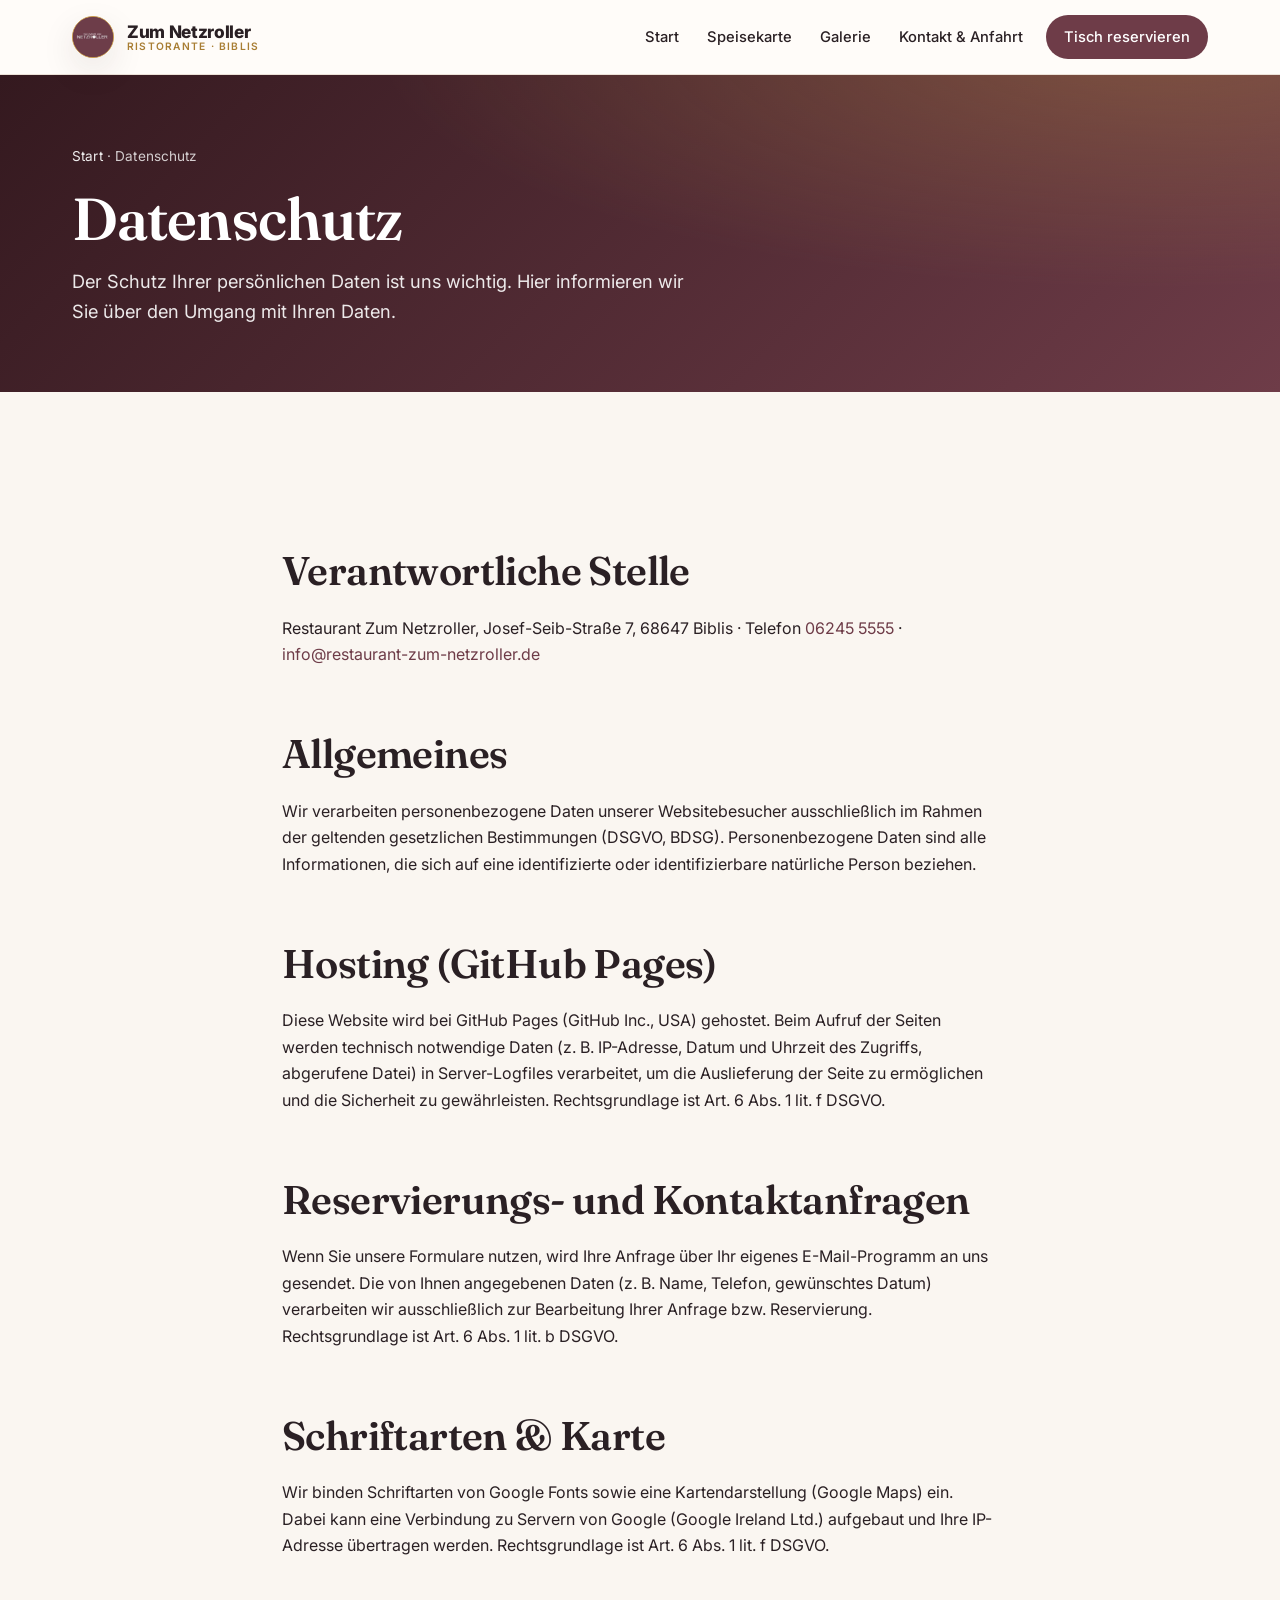
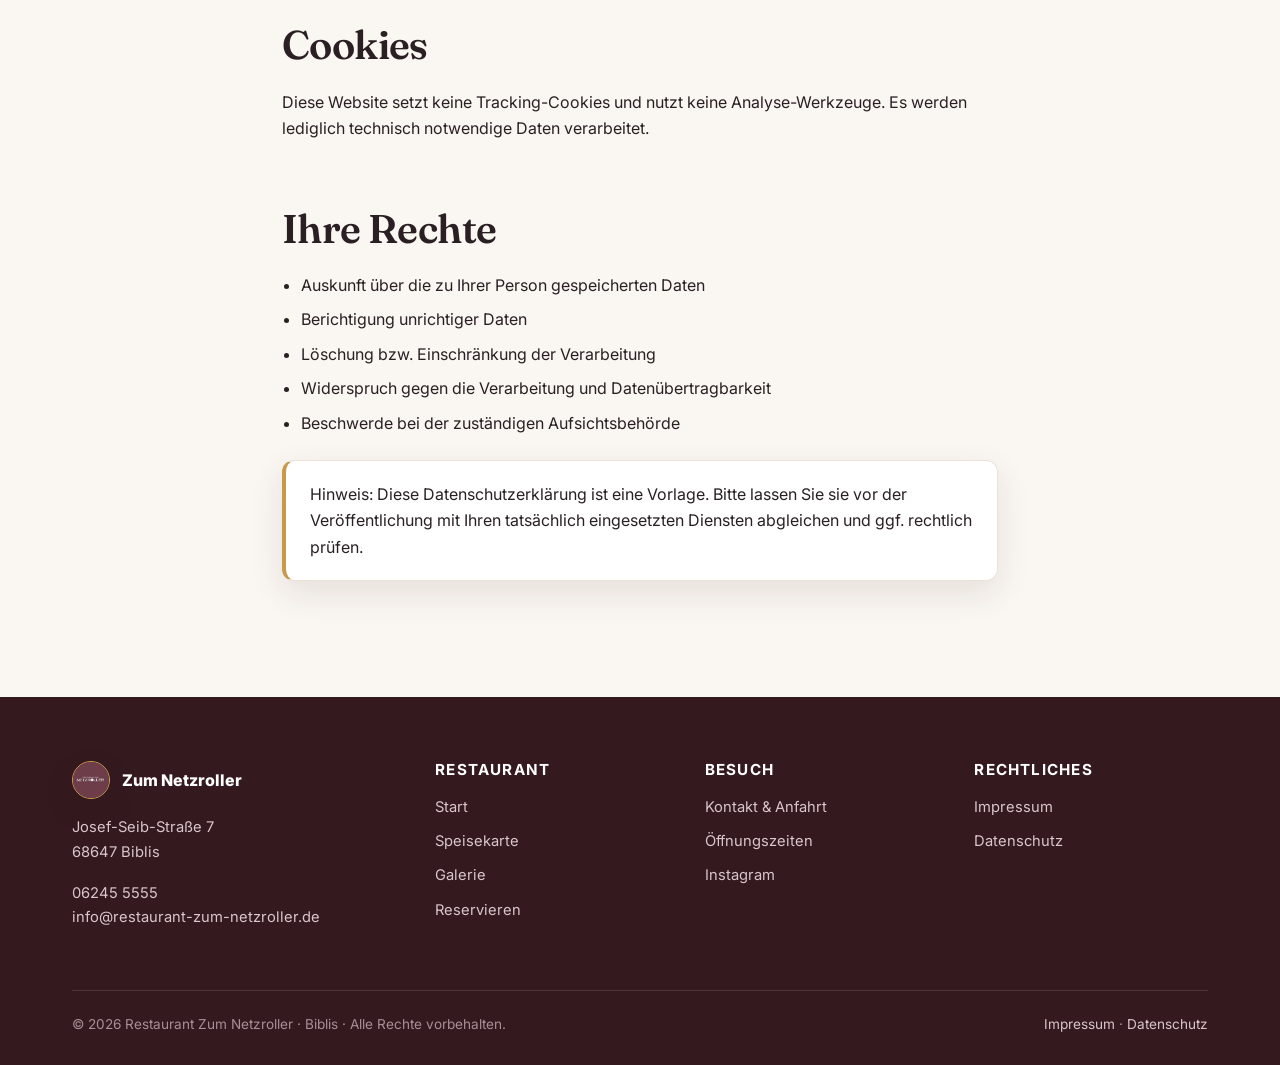
==== datenschutz.html @ ac54b556 "Restaurant Zum Netzroller website: full static site, Sveltia CMS, brand-coloured design Co-Authored-" ====
<!doctype html>
<html lang="de">
<head>
  <meta charset="utf-8">
  <meta name="viewport" content="width=device-width, initial-scale=1">
  <title>Datenschutz – Restaurant Zum Netzroller</title>
  <meta name="description" content="Datenschutzerklärung des Restaurant Zum Netzroller, Biblis.">
  <link rel="icon" href="assets/favicon.svg" type="image/svg+xml">
  <link rel="preconnect" href="https://fonts.googleapis.com">
  <link rel="preconnect" href="https://fonts.gstatic.com" crossorigin>
  <link rel="stylesheet" href="assets/styles.css?v=1">
</head>
<body>
  <div id="site-header"></div>

  <section class="page-hero">
    <div class="container">
      <div class="crumbs"><a href="index.html">Start</a> · Datenschutz</div>
      <h1>Datenschutz</h1>
      <p>Der Schutz Ihrer persönlichen Daten ist uns wichtig. Hier informieren wir Sie über den Umgang mit Ihren Daten.</p>
    </div>
  </section>

  <section class="section">
    <div class="container prose reveal">
      <h2>Verantwortliche Stelle</h2>
      <p>Restaurant Zum Netzroller, Josef-Seib-Straße 7, 68647 Biblis · Telefon <a href="tel:+4962455555">06245 5555</a> · <a href="mailto:info@restaurant-zum-netzroller.de">info@restaurant-zum-netzroller.de</a></p>

      <h2>Allgemeines</h2>
      <p>Wir verarbeiten personenbezogene Daten unserer Websitebesucher ausschließlich im Rahmen der geltenden gesetzlichen Bestimmungen (DSGVO, BDSG). Personenbezogene Daten sind alle Informationen, die sich auf eine identifizierte oder identifizierbare natürliche Person beziehen.</p>

      <h2>Hosting (GitHub Pages)</h2>
      <p>Diese Website wird bei GitHub Pages (GitHub Inc., USA) gehostet. Beim Aufruf der Seiten werden technisch notwendige Daten (z. B. IP-Adresse, Datum und Uhrzeit des Zugriffs, abgerufene Datei) in Server-Logfiles verarbeitet, um die Auslieferung der Seite zu ermöglichen und die Sicherheit zu gewährleisten. Rechtsgrundlage ist Art. 6 Abs. 1 lit. f DSGVO.</p>

      <h2>Reservierungs- und Kontaktanfragen</h2>
      <p>Wenn Sie unsere Formulare nutzen, wird Ihre Anfrage über Ihr eigenes E-Mail-Programm an uns gesendet. Die von Ihnen angegebenen Daten (z. B. Name, Telefon, gewünschtes Datum) verarbeiten wir ausschließlich zur Bearbeitung Ihrer Anfrage bzw. Reservierung. Rechtsgrundlage ist Art. 6 Abs. 1 lit. b DSGVO.</p>

      <h2>Schriftarten &amp; Karte</h2>
      <p>Wir binden Schriftarten von Google Fonts sowie eine Kartendarstellung (Google Maps) ein. Dabei kann eine Verbindung zu Servern von Google (Google Ireland Ltd.) aufgebaut und Ihre IP-Adresse übertragen werden. Rechtsgrundlage ist Art. 6 Abs. 1 lit. f DSGVO.</p>

      <h2>Cookies</h2>
      <p>Diese Website setzt keine Tracking-Cookies und nutzt keine Analyse-Werkzeuge. Es werden lediglich technisch notwendige Daten verarbeitet.</p>

      <h2>Ihre Rechte</h2>
      <ul>
        <li>Auskunft über die zu Ihrer Person gespeicherten Daten</li>
        <li>Berichtigung unrichtiger Daten</li>
        <li>Löschung bzw. Einschränkung der Verarbeitung</li>
        <li>Widerspruch gegen die Verarbeitung und Datenübertragbarkeit</li>
        <li>Beschwerde bei der zuständigen Aufsichtsbehörde</li>
      </ul>

      <div class="callout"><p style="margin:0;">Hinweis: Diese Datenschutzerklärung ist eine Vorlage. Bitte lassen Sie sie vor der Veröffentlichung mit Ihren tatsächlich eingesetzten Diensten abgleichen und ggf. rechtlich prüfen.</p></div>
    </div>
  </section>

  <div id="site-footer"></div>
  <script src="assets/site.js?v=1"></script>
  <script src="assets/content.js?v=1"></script>
</body>
</html>
---- assets/styles.css ----
@import url("https://fonts.googleapis.com/css2?family=Fraunces:opsz,wght@9..144,400;9..144,500;9..144,600;9..144,700&family=Inter:wght@400;500;600;700;800&display=swap");

:root {
  --wine: #6e3c48;        /* brand colour, sampled from the logo */
  --wine-dark: #4a2530;
  --wine-deep: #34191f;
  --wine-light: #8a4d5c;
  --gold: #c79a4b;        /* secondary — warm Italian gold */
  --gold-light: #ddb86a;
  --gold-dark: #a87d33;
  --sage: #7d8a5f;        /* tertiary — nods to the tennis club / table linens */
  --ink: #2a2024;
  --muted: #6b5a60;
  --bg: #faf6f1;          /* warm ivory */
  --bg-warm: #f4ece3;
  --card: #fffdfb;
  --line: #ece2d8;
  --shadow-sm: 0 2px 8px rgba(52, 25, 31, 0.06);
  --shadow: 0 12px 34px rgba(52, 25, 31, 0.10);
  --shadow-lg: 0 28px 64px rgba(52, 25, 31, 0.18);
  --radius: 20px;
  --radius-sm: 12px;
  --radius-lg: 28px;
  --maxw: 1180px;
  --font: "Inter", system-ui, -apple-system, "Segoe UI", Roboto, Helvetica, Arial, sans-serif;
  --display: "Fraunces", Georgia, "Times New Roman", serif;
}

* { box-sizing: border-box; }
html { scroll-behavior: smooth; }
body {
  margin: 0;
  font-family: var(--font);
  color: var(--ink);
  background: var(--bg);
  line-height: 1.65;
  -webkit-font-smoothing: antialiased;
}
img { max-width: 100%; display: block; }
a { color: var(--wine); text-decoration: none; transition: color .2s ease; }
a:hover { color: var(--wine-dark); }

h1, h2, h3, h4 { line-height: 1.16; margin: 0 0 .5em; font-weight: 700; letter-spacing: -0.01em; }
h1, h2 { font-family: var(--display); font-weight: 600; letter-spacing: -0.015em; }
h1 { font-size: clamp(2.3rem, 5.2vw, 3.7rem); }
h2 { font-size: clamp(1.7rem, 3.6vw, 2.5rem); }
h3 { font-size: 1.28rem; }
p { margin: 0 0 1rem; }
::selection { background: rgba(110, 60, 72, .18); }

.container { width: 100%; max-width: var(--maxw); margin: 0 auto; padding: 0 22px; }

.section { padding: 92px 0; }
.section--tight { padding: 60px 0; }
.section--alt { background: linear-gradient(180deg, #fff, var(--bg-warm)); }

.section-head { max-width: 660px; margin: 0 auto 52px; text-align: center; }
.section-head .lead { margin-left: auto; margin-right: auto; }
.section-head h2 { margin-bottom: .35em; }

.eyebrow {
  display: inline-flex; align-items: center; gap: 8px;
  font-size: .76rem; font-weight: 700; letter-spacing: .15em; text-transform: uppercase;
  color: var(--wine);
  background: rgba(110, 60, 72, .1);
  padding: 7px 15px; border-radius: 999px; margin-bottom: 18px;
}
.eyebrow::before { content: ""; width: 7px; height: 7px; border-radius: 50%; background: var(--gold); flex: none; }

.lead { font-size: 1.18rem; color: var(--muted); max-width: 60ch; }

/* Inline line-icons (from assets/icons.svg) — inherit colour from the tile */
.ic { width: 1.5rem; height: 1.5rem; display: block; }
.fico .ic { width: 22px; height: 22px; }
.info-card .fico .ic { width: 24px; height: 24px; }
.card .ico .ic { width: 26px; height: 26px; }

a:focus-visible, button:focus-visible, .btn:focus-visible,
input:focus-visible, select:focus-visible, textarea:focus-visible {
  outline: 3px solid rgba(110, 60, 72, .45); outline-offset: 2px;
}

/* ---------- Header / Nav ---------- */
.site-header {
  position: sticky; top: 0; z-index: 50;
  background: rgba(255, 253, 251, .85);
  backdrop-filter: saturate(160%) blur(14px);
  border-bottom: 1px solid var(--line);
}
.nav { display: flex; align-items: center; justify-content: space-between; gap: 20px; height: 74px; }
.brand { display: flex; align-items: center; gap: 13px; font-weight: 800; letter-spacing: -0.02em; color: var(--ink); font-size: 1.08rem; white-space: nowrap; }
.brand:hover { color: var(--ink); }
.brand > span { display: flex; flex-direction: column; line-height: 1.05; }
.brand-mark {
  width: 42px; height: 42px; border-radius: 50%; flex: none; overflow: hidden;
  background: var(--wine); display: grid; place-items: center; color: #fff;
  box-shadow: var(--shadow); border: 1.5px solid var(--gold);
}
.brand-mark img { width: 100%; height: 100%; object-fit: cover; }
.brand small { display: block; font-size: .64rem; font-weight: 600; color: var(--gold-dark); letter-spacing: .12em; text-transform: uppercase; }

.nav-links { display: flex; align-items: center; gap: 2px; flex-wrap: nowrap; }
.nav-links a { color: var(--ink); font-size: .92rem; font-weight: 500; padding: 8px 13px; border-radius: 9px; white-space: nowrap; }
.nav-links a:hover { background: rgba(110, 60, 72, .08); color: var(--wine-dark); }
.nav-links a.active { color: var(--wine-dark); background: rgba(110, 60, 72, .12); }

.nav-cta { background: var(--wine); color: #fff !important; padding: 10px 18px !important; border-radius: 999px !important; font-weight: 600; margin-left: 8px; flex: none; }
.nav-cta:hover { background: var(--wine-dark) !important; }

.nav-toggle {
  display: none; background: none; border: 1px solid var(--line); border-radius: 10px;
  width: 44px; height: 44px; cursor: pointer; align-items: center; justify-content: center;
}
.nav-toggle span, .nav-toggle span::before, .nav-toggle span::after {
  content: ""; display: block; width: 20px; height: 2px; background: var(--ink); position: relative; transition: .25s;
}
.nav-toggle span::before { content: ""; position: absolute; top: -6px; }
.nav-toggle span::after { content: ""; position: absolute; top: 6px; }

/* ---------- Buttons ---------- */
.btn {
  display: inline-flex; align-items: center; gap: 9px;
  padding: 14px 28px; border-radius: 999px; font-weight: 600; font-size: .98rem;
  cursor: pointer; border: 1px solid transparent;
  transition: transform .2s ease, box-shadow .2s ease, background .2s ease, border-color .2s ease;
}
.btn--primary { background: linear-gradient(180deg, var(--wine-light), var(--wine)); color: #fff; box-shadow: 0 8px 22px rgba(52,25,31,.30); }
.btn--primary:hover { background: linear-gradient(180deg, var(--wine), var(--wine-dark)); color: #fff; transform: translateY(-2px); box-shadow: 0 14px 30px rgba(52,25,31,.36); }
.btn--gold { background: linear-gradient(180deg, var(--gold-light), var(--gold)); color: var(--wine-deep); box-shadow: 0 8px 22px rgba(168,125,51,.32); }
.btn--gold:hover { background: linear-gradient(180deg, var(--gold), var(--gold-dark)); color: #fff; transform: translateY(-2px); }
.btn--ghost { background: #fff; color: var(--ink); border-color: var(--line); box-shadow: var(--shadow-sm); }
.btn--ghost:hover { border-color: var(--wine); color: var(--wine-dark); transform: translateY(-2px); }
.btn--light { background: rgba(255,255,255,.16); color: #fff; border-color: rgba(255,255,255,.45); backdrop-filter: blur(6px); }
.btn--light:hover { background: rgba(255,255,255,.28); color: #fff; transform: translateY(-2px); }
.btn--lg { padding: 16px 34px; font-size: 1.04rem; }

/* ---------- Hero ---------- */
.hero { position: relative; color: #fff; overflow: hidden; background: linear-gradient(135deg, var(--wine-deep), var(--wine) 60%, var(--wine-light)); }
.hero::before {
  content: ""; position: absolute; inset: 0; z-index: 0;
  background-image: var(--ph, url("img/hero.jpg"));
  background-size: cover; background-position: center 42%; transform: scale(1.02);
}
.hero::after {
  content: ""; position: absolute; inset: 0; z-index: 0; pointer-events: none;
  background:
    linear-gradient(90deg, rgba(34,16,20,.93) 0%, rgba(52,25,31,.80) 44%, rgba(52,25,31,.34) 100%),
    linear-gradient(180deg, rgba(34,16,20,.30), rgba(34,16,20,.58));
}
.hero-inner { position: relative; z-index: 1; padding: 108px 0 96px; max-width: 700px; }
.hero h1 { color: #fff; text-shadow: 0 2px 30px rgba(0,0,0,.28); }
.hero p { font-size: 1.22rem; color: rgba(255,255,255,.92); max-width: 52ch; }
.hero-actions { display: flex; gap: 14px; flex-wrap: wrap; margin-top: 32px; }
.hero .eyebrow { color: #fff; background: rgba(255,255,255,.16); backdrop-filter: blur(4px); }
.hero .eyebrow::before { background: var(--gold-light); }

.hero-stats {
  position: relative; z-index: 1; display: grid; grid-template-columns: repeat(4, 1fr); gap: 20px;
  border-top: 1px solid rgba(255,255,255,.22); padding: 26px 0 0; margin-top: 42px; max-width: 700px;
}
.hero-stats .num { font-size: 2.15rem; font-weight: 600; letter-spacing: -0.02em; font-family: var(--display); color: var(--gold-light); }
.hero-stats .lbl { font-size: .82rem; color: rgba(255,255,255,.82); }

/* ---------- Cards / Grid ---------- */
.grid { display: grid; gap: 26px; }
.grid--2 { grid-template-columns: repeat(2, 1fr); }
.grid--3 { grid-template-columns: repeat(3, 1fr); }
.grid--4 { grid-template-columns: repeat(4, 1fr); }

.card {
  background: var(--card); border: 1px solid var(--line); border-radius: var(--radius);
  padding: 30px; box-shadow: var(--shadow); transition: transform .25s ease, box-shadow .25s ease, border-color .25s ease; position: relative;
}
.card:hover { transform: translateY(-5px); box-shadow: var(--shadow-lg); border-color: rgba(110,60,72,.25); }
.card .ico {
  width: 52px; height: 52px; border-radius: 15px; display: grid; place-items: center;
  background: linear-gradient(135deg, rgba(199,154,75,.18), rgba(110,60,72,.10));
  color: var(--wine); font-size: 1.5rem; margin-bottom: 18px;
}
a.card { color: inherit; }
.card h3 { margin-bottom: 9px; font-size: 1.32rem; font-family: var(--display); font-weight: 600; letter-spacing: -0.01em; }
.card p { color: var(--muted); margin-bottom: 0; font-size: 1rem; line-height: 1.62; }
.card .more { display: inline-flex; align-items: center; gap: 7px; margin-top: 18px; font-weight: 700; font-size: .94rem; color: var(--wine-dark); transition: gap .2s ease; }
a.card:hover .more { gap: 11px; }

.card--media { padding: 0; overflow: hidden; display: flex; flex-direction: column; }
.card--media .thumb { aspect-ratio: 16 / 11; overflow: hidden; position: relative; background: linear-gradient(135deg, var(--wine-light), var(--wine-dark)); }
.card--media .thumb img { width: 100%; height: 100%; object-fit: cover; transition: transform .5s ease; }
.card--media:hover .thumb img { transform: scale(1.06); }
.card--media .thumb::after { content: ""; position: absolute; inset: 0; pointer-events: none; background: linear-gradient(180deg, transparent 55%, rgba(34,16,20,.30)); }
.card--media .body { padding: 30px 28px; flex: 1; display: flex; flex-direction: column; align-items: center; text-align: center; background: linear-gradient(180deg, var(--wine), var(--wine-dark)); }
.card--media .body h3 { font-size: 1.5rem; margin-bottom: 11px; color: #fff; }
.card--media .body p { flex: 1; color: rgba(255,255,255,.86); font-size: 1rem; line-height: 1.62; margin: 0; }
.card--media .body .more { margin-top: 20px; padding-top: 16px; width: 100%; justify-content: center; border-top: 1px solid rgba(255,255,255,.22); color: var(--gold-light); font-weight: 700; }
a.card--media:hover { border-color: rgba(110,60,72,.25); }

/* split / feature */
.split { display: grid; grid-template-columns: 1.05fr .95fr; gap: 56px; align-items: center; }
.split--reverse .split-media { order: 2; }
.media-card { border-radius: var(--radius); overflow: hidden; box-shadow: var(--shadow-lg); aspect-ratio: 4 / 3; position: relative; background: linear-gradient(135deg, var(--wine-light), var(--wine-dark)); }
.media-card > img { width: 100%; height: 100%; object-fit: cover; position: absolute; inset: 0; }
.media-card::after { content: ""; position: absolute; left: 0; right: 0; bottom: 0; height: 45%; z-index: 1; background: linear-gradient(transparent, rgba(34,16,20,.62)); pointer-events: none; }
.media-card .media-tag { position: absolute; left: 0; right: 0; bottom: 18px; z-index: 2; color: #fff; font-weight: 700; font-size: 1.02rem; text-align: center; letter-spacing: .01em; padding: 0 18px; text-shadow: 0 2px 12px rgba(0,0,0,.6); }
.img-frame { border-radius: var(--radius); overflow: hidden; box-shadow: var(--shadow-lg); position: relative; }
.img-frame img { width: 100%; height: 100%; object-fit: cover; display: block; }

.checklist { list-style: none; padding: 0; margin: 22px 0 0; display: grid; gap: 14px; }
.checklist li { display: flex; gap: 12px; align-items: flex-start; color: var(--ink); }
.checklist li::before { content: "✓"; flex: none; width: 24px; height: 24px; border-radius: 50%; background: rgba(110,60,72,.12); color: var(--wine); display: grid; place-items: center; font-size: .8rem; font-weight: 700; margin-top: 2px; }

/* ---------- Page hero (subpages) ---------- */
.page-hero {
  position: relative; overflow: hidden;
  background: radial-gradient(110% 140% at 90% -10%, rgba(199,154,75,.30), transparent 55%), linear-gradient(135deg, var(--wine-deep), var(--wine));
  color: #fff; padding: 70px 0 66px;
}
.page-hero--photo::before { content: ""; position: absolute; inset: 0; z-index: 0; background-image: var(--ph); background-size: cover; background-position: center 45%; }
.page-hero--photo::after { content: ""; position: absolute; inset: 0; z-index: 0; pointer-events: none; background: linear-gradient(90deg, rgba(34,16,20,.92) 0%, rgba(52,25,31,.76) 50%, rgba(52,25,31,.44) 100%); }
.page-hero .container { position: relative; z-index: 1; }
.page-hero h1 { color: #fff; margin-bottom: 12px; max-width: 20ch; }
.page-hero p { color: rgba(255,255,255,.9); max-width: 58ch; margin: 0; font-size: 1.14rem; }
.crumbs { font-size: .85rem; color: rgba(255,255,255,.78); margin-bottom: 18px; letter-spacing: .01em; }
.crumbs a { color: rgba(255,255,255,.92); }
.crumbs a:hover { color: #fff; }

/* ---------- Menu ---------- */
.menu-section { margin-bottom: 56px; }
.menu-section > .menu-head { display: flex; align-items: center; gap: 16px; margin-bottom: 26px; }
.menu-section > .menu-head h2 { margin: 0; }
.menu-section > .menu-head::after { content: ""; flex: 1; height: 1px; background: linear-gradient(90deg, var(--gold), transparent); }
.menu-list { display: grid; gap: 4px; }
.menu-item { display: grid; grid-template-columns: 1fr auto; gap: 6px 16px; align-items: baseline; padding: 14px 0; border-bottom: 1px dashed var(--line); }
.menu-item:last-child { border-bottom: none; }
.menu-item .mi-name { font-weight: 700; font-size: 1.06rem; color: var(--ink); display: flex; align-items: baseline; gap: 8px; flex-wrap: wrap; }
.menu-item .mi-tag { font-size: .68rem; font-weight: 700; letter-spacing: .06em; text-transform: uppercase; color: var(--sage); background: rgba(125,138,95,.14); padding: 2px 8px; border-radius: 999px; }
.menu-item .mi-price { font-family: var(--display); font-weight: 600; font-size: 1.1rem; color: var(--wine); white-space: nowrap; }
.menu-item .mi-desc { grid-column: 1 / -1; color: var(--muted); font-size: .94rem; margin: 2px 0 0; line-height: 1.55; }
.menu-note { font-size: .86rem; color: var(--muted); margin-top: 10px; }
.menu-cols { display: grid; grid-template-columns: 1fr 1fr; gap: 18px 56px; }

/* ---------- Gallery ---------- */
.gallery { display: grid; grid-template-columns: repeat(3, 1fr); grid-auto-rows: 220px; gap: 16px; }
.gallery a { position: relative; overflow: hidden; border-radius: var(--radius-sm); box-shadow: var(--shadow); display: block; background: var(--wine-dark); }
.gallery img { width: 100%; height: 100%; object-fit: cover; transition: transform .5s ease; }
.gallery a:hover img { transform: scale(1.07); }
.gallery .tall { grid-row: span 2; }
.gallery .wide { grid-column: span 2; }
.gallery a::after { content: ""; position: absolute; inset: 0; background: linear-gradient(180deg, transparent 60%, rgba(34,16,20,.35)); opacity: 0; transition: opacity .3s ease; }
.gallery a:hover::after { opacity: 1; }

/* ---------- Hours table ---------- */
.hours { list-style: none; padding: 0; margin: 0; }
.hours li { display: flex; justify-content: space-between; gap: 16px; padding: 12px 0; border-bottom: 1px solid var(--line); }
.hours li:last-child { border-bottom: none; }
.hours .day { font-weight: 600; color: var(--ink); }
.hours .time { color: var(--muted); }
.hours li.today { color: var(--wine-dark); }
.hours li.today .day { color: var(--wine-dark); }
.hours li.today .time { color: var(--wine); font-weight: 600; }
.open-pill { display: inline-flex; align-items: center; gap: 8px; font-weight: 700; font-size: .9rem; color: var(--sage); background: rgba(125,138,95,.14); padding: 7px 15px; border-radius: 999px; }
.open-pill::before { content: ""; width: 9px; height: 9px; border-radius: 50%; background: var(--sage); box-shadow: 0 0 0 4px rgba(125,138,95,.22); }

/* ---------- Tables ---------- */
.table-wrap { overflow-x: auto; border-radius: var(--radius); border: 1px solid var(--line); background: #fff; box-shadow: var(--shadow); }
table { width: 100%; border-collapse: collapse; min-width: 480px; }
th, td { text-align: left; padding: 15px 20px; border-bottom: 1px solid var(--line); }
th { background: rgba(110,60,72,.06); font-size: .82rem; text-transform: uppercase; letter-spacing: .06em; color: var(--wine-dark); }
tr:last-child td { border-bottom: none; }
td strong { color: var(--ink); }

/* ---------- Review cards ---------- */
.review { background: #fff; border: 1px solid var(--line); border-radius: var(--radius); padding: 28px; box-shadow: var(--shadow); display: flex; flex-direction: column; }
.review .stars { color: var(--gold); letter-spacing: 2px; font-size: 1.05rem; margin-bottom: 12px; }
.review p { color: var(--ink); font-size: 1.02rem; line-height: 1.6; flex: 1; font-style: italic; }
.review .who { display: flex; align-items: center; gap: 12px; margin-top: 16px; }
.review .who .av { width: 40px; height: 40px; border-radius: 50%; background: linear-gradient(135deg, var(--wine-light), var(--wine-dark)); color: #fff; display: grid; place-items: center; font-weight: 800; flex: none; }
.review .who .nm { font-weight: 700; font-size: .94rem; }
.review .who .src { font-size: .8rem; color: var(--muted); }

/* ---------- Feature strip ---------- */
.facts { display: grid; grid-template-columns: repeat(3, 1fr); gap: 24px; }
.fact { display: flex; gap: 14px; align-items: flex-start; }
.fact .fico { flex: none; width: 46px; height: 46px; border-radius: 13px; display: grid; place-items: center; background: linear-gradient(135deg, rgba(199,154,75,.18), rgba(110,60,72,.10)); color: var(--wine); font-size: 1.25rem; }
.fact h4 { margin: 0 0 3px; font-size: 1.02rem; }
.fact p { margin: 0; color: var(--muted); font-size: .92rem; }

/* ---------- CTA band ---------- */
.cta-band { position: relative; overflow: hidden; background: linear-gradient(135deg, var(--wine-deep), var(--wine)); color: #fff; border-radius: var(--radius-lg); padding: 64px 56px; text-align: center; box-shadow: var(--shadow-lg); }
.cta-band--photo::before { content: ""; position: absolute; inset: 0; z-index: 0; background-image: var(--ph); background-size: cover; background-position: center 45%; opacity: .9; }
.cta-band--photo::after { content: ""; position: absolute; inset: 0; z-index: 0; background: linear-gradient(135deg, rgba(52,25,31,.93), rgba(110,60,72,.80)); }
.cta-band > * { position: relative; z-index: 1; }
.cta-band h2 { color: #fff; }
.cta-band p { color: rgba(255,255,255,.92); max-width: 52ch; margin: 0 auto 26px; }

/* prose */
.prose { max-width: 760px; }
.prose h2 { margin-top: 1.6em; }
.prose ul { padding-left: 1.2em; }
.prose li { margin-bottom: .5em; }
.callout { background: #fff; border: 1px solid var(--line); border-left: 4px solid var(--gold); border-radius: var(--radius-sm); padding: 20px 24px; box-shadow: var(--shadow); margin: 24px 0; }
.callout strong { color: var(--wine-dark); }
.tag { display: inline-block; background: rgba(110,60,72,.1); color: var(--wine-dark); padding: 5px 12px; border-radius: 999px; font-size: .82rem; font-weight: 600; margin: 0 6px 6px 0; }

/* ---------- Info cards (contact) ---------- */
.info-card { background: #fff; border: 1px solid var(--line); border-radius: var(--radius); padding: 26px; box-shadow: var(--shadow); display: flex; gap: 16px; align-items: flex-start; }
.info-card .fico { flex: none; width: 48px; height: 48px; border-radius: 14px; display: grid; place-items: center; background: linear-gradient(135deg, rgba(199,154,75,.18), rgba(110,60,72,.10)); color: var(--wine); font-size: 1.35rem; }
.info-card h4 { margin: 0 0 4px; font-size: 1.05rem; }
.info-card p, .info-card a { margin: 0; color: var(--muted); font-size: .96rem; }
.info-card a { color: var(--wine); font-weight: 600; }

/* ---------- Footer ---------- */
.site-footer { background: var(--wine-deep); color: #d9c6cb; padding: 64px 0 30px; }
.site-footer a { color: #d9c6cb; }
.site-footer a:hover { color: var(--gold-light); }
.footer-grid { display: grid; grid-template-columns: 1.4fr 1fr 1fr 1fr; gap: 36px; }
.footer-grid h4 { color: #fff; font-size: .95rem; text-transform: uppercase; letter-spacing: .08em; margin-bottom: 16px; }
.footer-grid ul { list-style: none; padding: 0; margin: 0; display: grid; gap: 10px; font-size: .92rem; }
.footer-brand { display: flex; align-items: center; gap: 12px; color: #fff; font-weight: 800; margin-bottom: 16px; }
.footer-brand .brand-mark { width: 38px; height: 38px; }
.footer-bottom { border-top: 1px solid rgba(255,255,255,.12); margin-top: 44px; padding-top: 22px; display: flex; justify-content: space-between; gap: 16px; flex-wrap: wrap; font-size: .85rem; color: #a98e95; }

/* reveal animation */
.reveal { opacity: 0; transform: translateY(24px); transition: opacity .6s ease, transform .6s ease; }
.reveal.in { opacity: 1; transform: none; }
@media (prefers-reduced-motion: reduce) {
  .reveal { opacity: 1; transform: none; transition: none; }
  * { animation: none !important; scroll-behavior: auto !important; }
}

/* ---------- Scroll progress bar ---------- */
.scroll-progress { position: fixed; top: 0; left: 0; height: 3px; width: 0%; z-index: 100; background: linear-gradient(90deg, var(--gold), var(--wine-light)); transition: width .1s linear; }

/* ---------- Back to top ---------- */
.to-top { position: fixed; right: 22px; bottom: 22px; z-index: 90; width: 50px; height: 50px; border-radius: 50%; border: none; cursor: pointer; background: var(--wine); color: #fff; font-size: 1.3rem; box-shadow: var(--shadow-lg); display: grid; place-items: center; opacity: 0; transform: translateY(16px); pointer-events: none; transition: .3s ease; }
.to-top.show { opacity: 1; transform: none; pointer-events: auto; }
.to-top:hover { background: var(--wine-dark); transform: translateY(-3px); }

/* ---------- Marquee ---------- */
.marquee { overflow: hidden; -webkit-mask-image: linear-gradient(90deg, transparent, #000 8%, #000 92%, transparent); }
.marquee-track { display: flex; gap: 18px; width: max-content; animation: scrollx 30s linear infinite; }
.marquee:hover .marquee-track { animation-play-state: paused; }
.marquee .chip { flex: none; background: #fff; border: 1px solid var(--line); border-radius: 14px; padding: 16px 26px; font-weight: 700; color: var(--wine-dark); box-shadow: var(--shadow); white-space: nowrap; }
@keyframes scrollx { from { transform: translateX(0); } to { transform: translateX(-50%); } }

/* form fields */
.field { display: grid; gap: 6px; }
.field label { font-weight: 600; font-size: .92rem; }
.field input, .field select, .field textarea { width: 100%; padding: 12px 14px; border: 1px solid var(--line); border-radius: 10px; font: inherit; background: #fff; transition: border-color .2s, box-shadow .2s; }
.field input:focus, .field select:focus, .field textarea:focus { outline: none; border-color: var(--wine); box-shadow: 0 0 0 3px rgba(110,60,72,.15); }
.form-card { background: #fff; border: 1px solid var(--line); border-radius: var(--radius); padding: 32px; box-shadow: var(--shadow); }
.form-done { display: none; margin-top: 16px; padding: 14px 18px; border-radius: 12px; background: rgba(125,138,95,.14); color: var(--sage); font-weight: 600; }

/* ---------- Responsive ---------- */
@media (max-width: 1080px) {
  .nav-toggle { display: inline-flex; }
  .nav-links { position: absolute; top: 74px; left: 0; right: 0; background: #fff; border-bottom: 1px solid var(--line); flex-direction: column; align-items: stretch; gap: 0; padding: 12px 16px 18px; box-shadow: var(--shadow-lg); display: none; }
  .nav-links.open { display: flex; }
  .nav-links a { padding: 12px; border-radius: 10px; font-size: 1rem; }
  .nav-cta { text-align: center; margin-top: 6px; margin-left: 0; }
  .split { grid-template-columns: 1fr; gap: 32px; }
  .split--reverse .split-media { order: 0; }
  .grid--3, .grid--4 { grid-template-columns: repeat(2, 1fr); }
  .facts { grid-template-columns: 1fr; gap: 18px; }
  .hero-stats { grid-template-columns: repeat(2, 1fr); gap: 24px; }
  .footer-grid { grid-template-columns: 1fr 1fr; }
  .menu-cols { grid-template-columns: 1fr; gap: 0; }
}
@media (max-width: 560px) {
  .section { padding: 62px 0; }
  .grid--2, .grid--3, .grid--4 { grid-template-columns: 1fr; }
  .cta-band { padding: 40px 24px; }
  .hero-inner { padding: 80px 0 64px; }
  .footer-grid { grid-template-columns: 1fr; }
  .hero-stats { grid-template-columns: 1fr 1fr; }
  .gallery { grid-template-columns: repeat(2, 1fr); grid-auto-rows: 160px; }
  .gallery .wide { grid-column: span 2; }
}
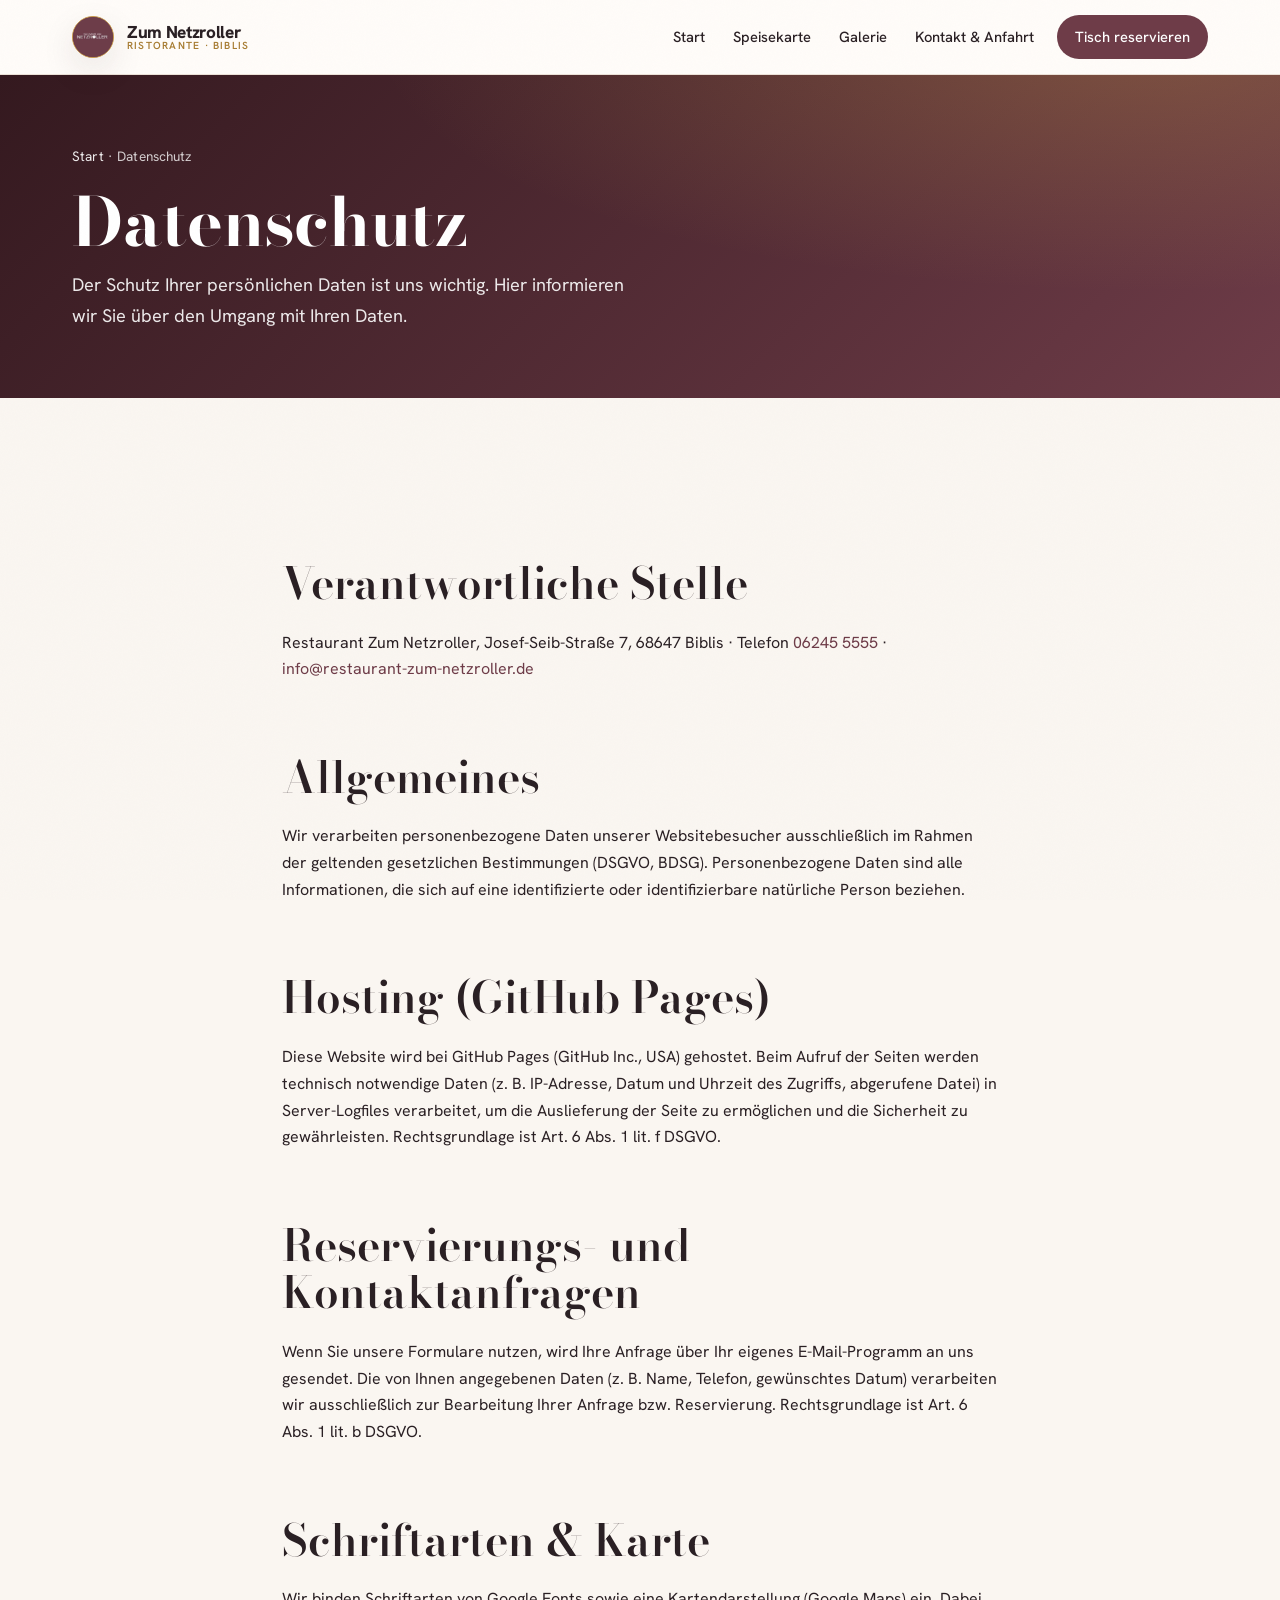
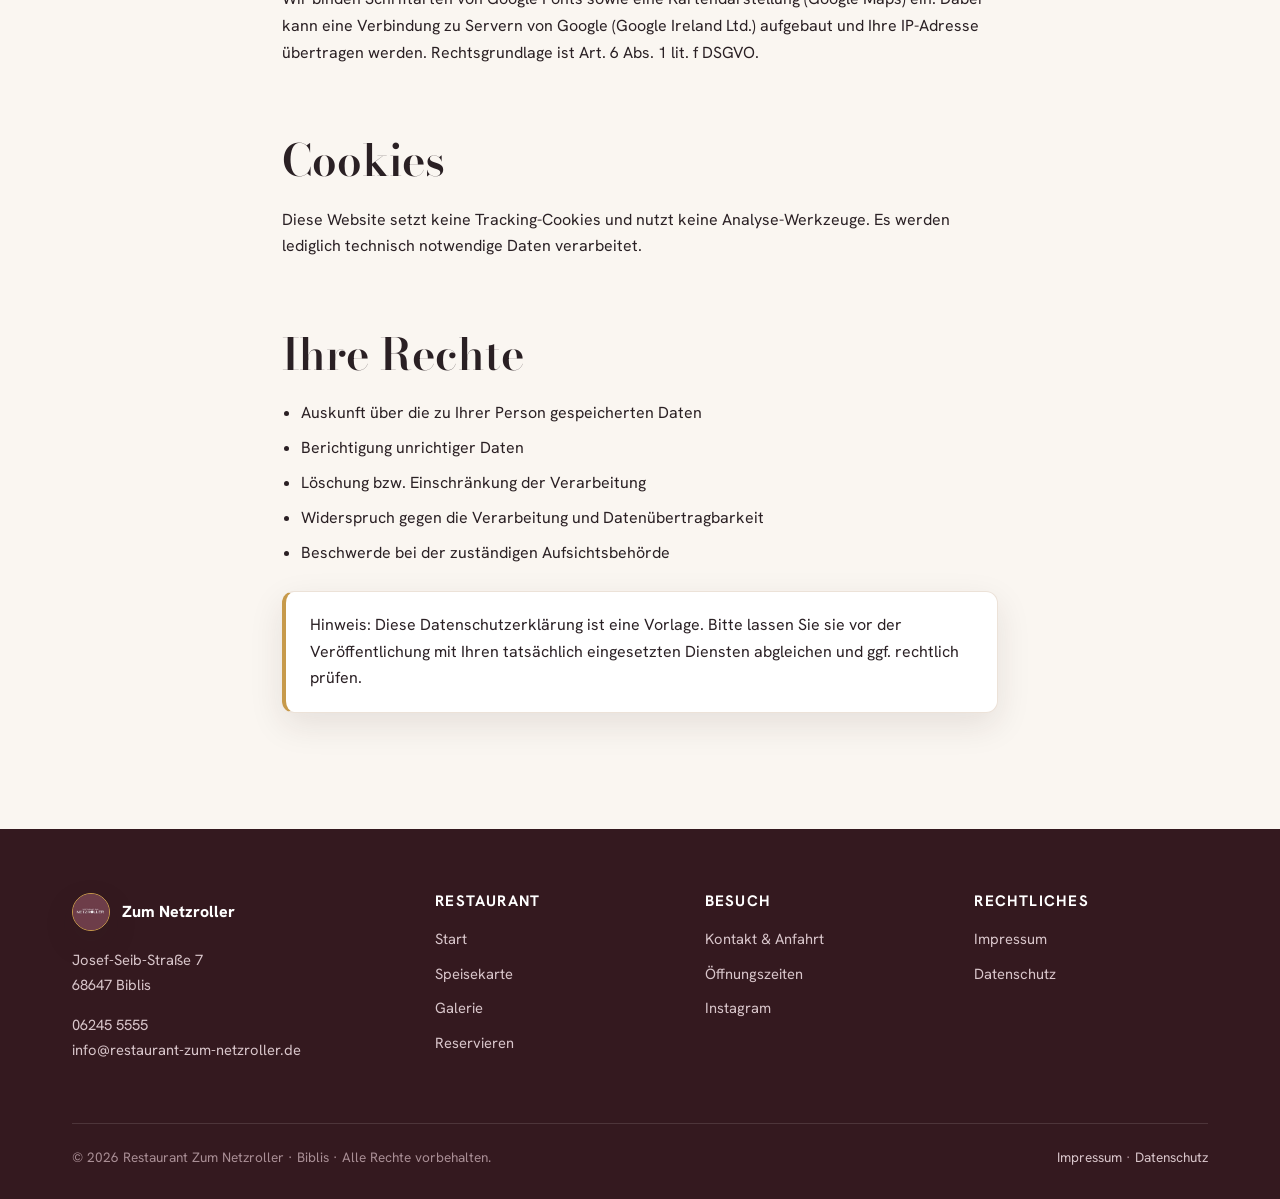
==== commit ad6a6d51: "Elevate design: editorial 'Osteria' restyle (Bodoni Moda + Hanken Grotesk + script accents, paper gr" ====
--- a/datenschutz.html
+++ b/datenschutz.html
@@ -8,7 +8,7 @@
   <link rel="icon" href="assets/favicon.svg" type="image/svg+xml">
   <link rel="preconnect" href="https://fonts.googleapis.com">
   <link rel="preconnect" href="https://fonts.gstatic.com" crossorigin>
-  <link rel="stylesheet" href="assets/styles.css?v=1">
+  <link rel="stylesheet" href="assets/styles.css?v=2">
 </head>
 <body>
   <div id="site-header"></div>
@@ -55,7 +55,7 @@
   </section>
 
   <div id="site-footer"></div>
-  <script src="assets/site.js?v=1"></script>
-  <script src="assets/content.js?v=1"></script>
+  <script src="assets/site.js?v=2"></script>
+  <script src="assets/content.js?v=2"></script>
 </body>
 </html>
--- a/assets/styles.css
+++ b/assets/styles.css
@@ -1,4 +1,4 @@
-@import url("https://fonts.googleapis.com/css2?family=Fraunces:opsz,wght@9..144,400;9..144,500;9..144,600;9..144,700&family=Inter:wght@400;500;600;700;800&display=swap");
+@import url("https://fonts.googleapis.com/css2?family=Bodoni+Moda:opsz,wght@6..96,400;6..96,500;6..96,600;6..96,700;6..96,800&family=Hanken+Grotesk:wght@400;500;600;700;800&family=Petit+Formal+Script&display=swap");
 
 :root {
   --wine: #6e3c48;        /* brand colour, sampled from the logo */
@@ -22,8 +22,11 @@
   --radius-sm: 12px;
   --radius-lg: 28px;
   --maxw: 1180px;
-  --font: "Inter", system-ui, -apple-system, "Segoe UI", Roboto, Helvetica, Arial, sans-serif;
-  --display: "Fraunces", Georgia, "Times New Roman", serif;
+  --font: "Hanken Grotesk", system-ui, -apple-system, "Segoe UI", Roboto, Helvetica, Arial, sans-serif;
+  --display: "Bodoni Moda", "Didot", Georgia, "Times New Roman", serif;
+  --script: "Petit Formal Script", "Snell Roundhand", "Brush Script MT", cursive;
+  /* paper grain, woven from feTurbulence — adds tactile warmth to flat fills */
+  --grain: url("data:image/svg+xml,%3Csvg xmlns='http://www.w3.org/2000/svg' width='180' height='180'%3E%3Cfilter id='n'%3E%3CfeTurbulence type='fractalNoise' baseFrequency='0.9' numOctaves='2' stitchTiles='stitch'/%3E%3C/filter%3E%3Crect width='100%25' height='100%25' filter='url(%23n)' opacity='0.5'/%3E%3C/svg%3E");
 }
 
 * { box-sizing: border-box; }
@@ -33,20 +36,47 @@
   font-family: var(--font);
   color: var(--ink);
   background: var(--bg);
-  line-height: 1.65;
+  line-height: 1.68;
   -webkit-font-smoothing: antialiased;
+}
+/* Fixed paper-grain overlay across the whole page for editorial texture */
+body::after {
+  content: ""; position: fixed; inset: 0; z-index: 9999; pointer-events: none;
+  background-image: var(--grain); background-size: 180px 180px;
+  opacity: .045; mix-blend-mode: multiply;
 }
 img { max-width: 100%; display: block; }
 a { color: var(--wine); text-decoration: none; transition: color .2s ease; }
 a:hover { color: var(--wine-dark); }
 
 h1, h2, h3, h4 { line-height: 1.16; margin: 0 0 .5em; font-weight: 700; letter-spacing: -0.01em; }
-h1, h2 { font-family: var(--display); font-weight: 600; letter-spacing: -0.015em; }
-h1 { font-size: clamp(2.3rem, 5.2vw, 3.7rem); }
-h2 { font-size: clamp(1.7rem, 3.6vw, 2.5rem); }
+h1, h2 { font-family: var(--display); font-weight: 600; letter-spacing: 0; line-height: 1.08; }
+h1 { font-size: clamp(2.5rem, 5.6vw, 4.2rem); font-weight: 700; }
+h2 { font-size: clamp(1.85rem, 3.9vw, 2.75rem); }
 h3 { font-size: 1.28rem; }
 p { margin: 0 0 1rem; }
 ::selection { background: rgba(110, 60, 72, .18); }
+
+/* Handwritten accent — warm trattoria signature for eyebrows & flourishes */
+.script {
+  font-family: var(--script); font-weight: 400;
+  font-size: 1.7rem; line-height: 1; color: var(--gold-dark);
+  letter-spacing: .01em; text-transform: none;
+}
+.hero .script { color: var(--gold-light); }
+.page-hero .script { color: var(--gold-light); display: block; margin-bottom: 4px; }
+
+/* Decorative centred ornament for section heads */
+.ornament { display: flex; align-items: center; justify-content: center; gap: 14px; color: var(--gold); margin: 0 auto 14px; }
+.ornament::before, .ornament::after { content: ""; height: 1px; width: 46px; background: linear-gradient(90deg, transparent, var(--gold)); }
+.ornament::after { background: linear-gradient(90deg, var(--gold), transparent); }
+.ornament span { font-size: 1rem; letter-spacing: .2em; }
+
+/* Editorial drop-cap for a lead paragraph */
+.dropcap::first-letter {
+  font-family: var(--display); font-weight: 700; font-size: 3.4em; line-height: .82;
+  float: left; margin: .04em .12em 0 0; color: var(--wine);
+}
 
 .container { width: 100%; max-width: var(--maxw); margin: 0 auto; padding: 0 22px; }
 
@@ -147,12 +177,24 @@
     linear-gradient(90deg, rgba(34,16,20,.93) 0%, rgba(52,25,31,.80) 44%, rgba(52,25,31,.34) 100%),
     linear-gradient(180deg, rgba(34,16,20,.30), rgba(34,16,20,.58));
 }
-.hero-inner { position: relative; z-index: 1; padding: 108px 0 96px; max-width: 700px; }
-.hero h1 { color: #fff; text-shadow: 0 2px 30px rgba(0,0,0,.28); }
-.hero p { font-size: 1.22rem; color: rgba(255,255,255,.92); max-width: 52ch; }
+.hero-inner { position: relative; z-index: 1; padding: 112px 0 100px; max-width: 720px; }
+.hero h1 { color: #fff; text-shadow: 0 2px 30px rgba(0,0,0,.28); font-weight: 700; }
+.hero h1 em { font-style: italic; font-weight: 500; color: var(--gold-light); }
+.hero p { font-size: 1.24rem; color: rgba(255,255,255,.92); max-width: 52ch; }
 .hero-actions { display: flex; gap: 14px; flex-wrap: wrap; margin-top: 32px; }
 .hero .eyebrow { color: #fff; background: rgba(255,255,255,.16); backdrop-filter: blur(4px); }
 .hero .eyebrow::before { background: var(--gold-light); }
+
+/* Staggered entrance — one orchestrated page-load reveal */
+.hero-inner > * { opacity: 0; animation: heroIn .9s cubic-bezier(.2,.7,.2,1) forwards; }
+.hero-inner > .script { animation-delay: .05s; }
+.hero-inner > .eyebrow { animation-delay: .15s; }
+.hero-inner > h1 { animation-delay: .28s; }
+.hero-inner > p { animation-delay: .44s; }
+.hero-inner > .hero-actions { animation-delay: .58s; }
+.hero-inner > .hero-stats { animation-delay: .72s; }
+@keyframes heroIn { from { opacity: 0; transform: translateY(22px); filter: blur(6px); } to { opacity: 1; transform: none; filter: none; } }
+@media (prefers-reduced-motion: reduce) { .hero-inner > * { opacity: 1; animation: none; } }
 
 .hero-stats {
   position: relative; z-index: 1; display: grid; grid-template-columns: repeat(4, 1fr); gap: 20px;
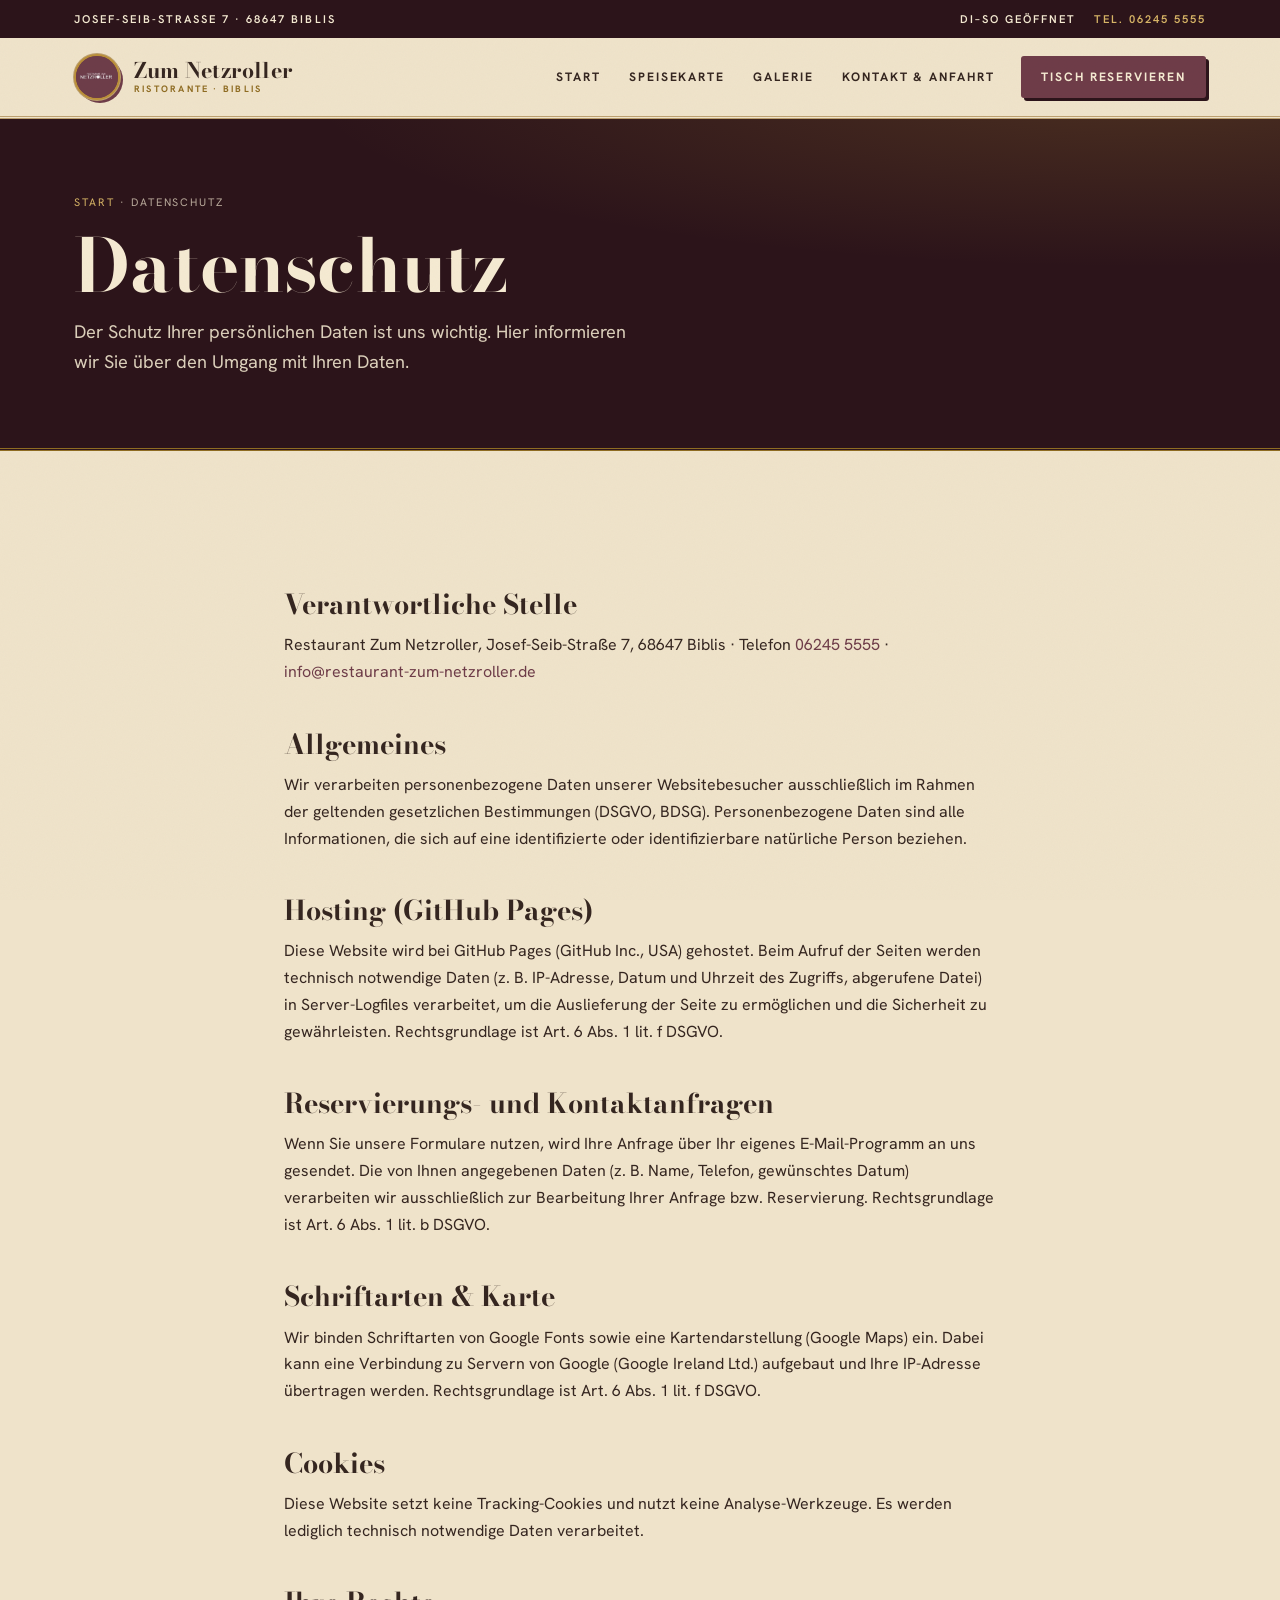
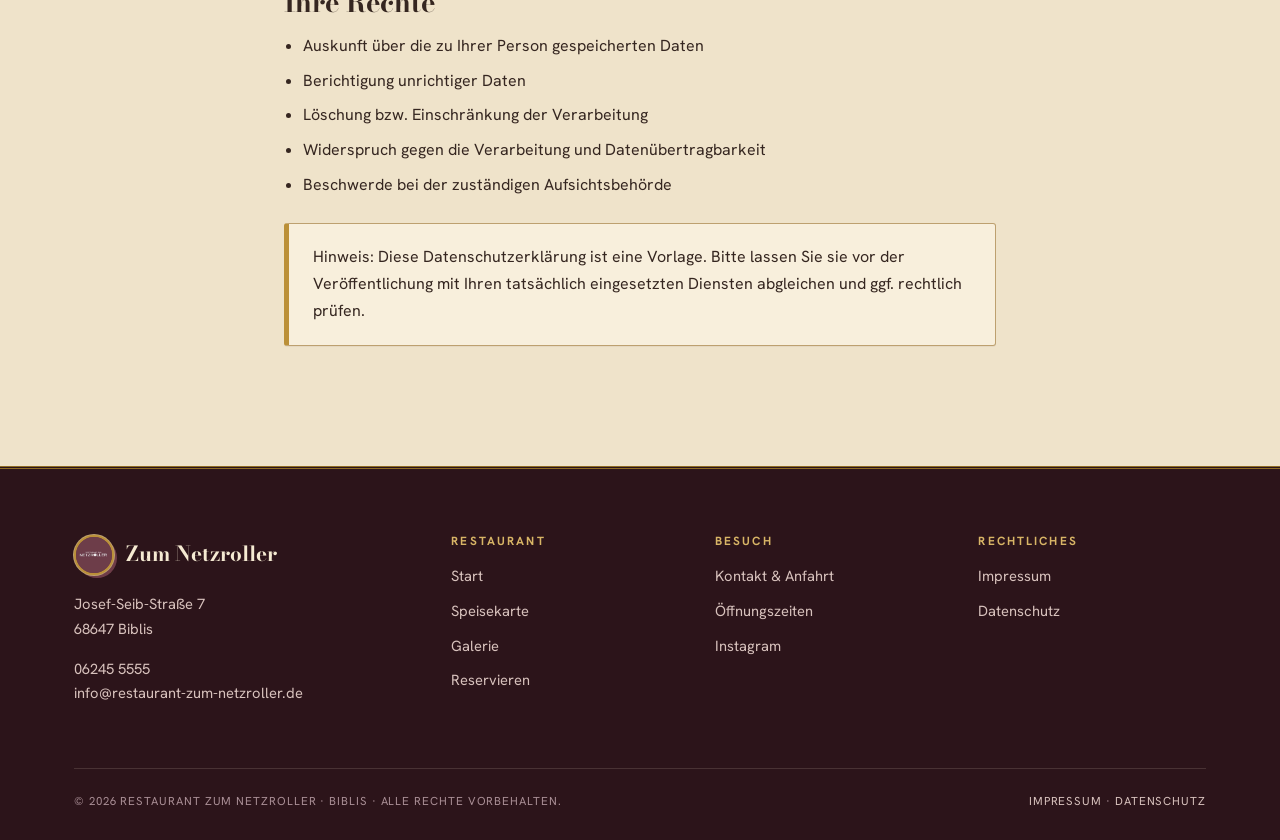
==== commit 7c6031b2: "Restyle to vintage 'Osteria Stampata' aesthetic — asymmetric framed hero + wax stamp, letterpress la" ====
--- a/datenschutz.html
+++ b/datenschutz.html
@@ -8,7 +8,7 @@
   <link rel="icon" href="assets/favicon.svg" type="image/svg+xml">
   <link rel="preconnect" href="https://fonts.googleapis.com">
   <link rel="preconnect" href="https://fonts.gstatic.com" crossorigin>
-  <link rel="stylesheet" href="assets/styles.css?v=2">
+  <link rel="stylesheet" href="assets/styles.css?v=3">
 </head>
 <body>
   <div id="site-header"></div>
@@ -55,7 +55,7 @@
   </section>
 
   <div id="site-footer"></div>
-  <script src="assets/site.js?v=2"></script>
-  <script src="assets/content.js?v=2"></script>
+  <script src="assets/site.js?v=3"></script>
+  <script src="assets/content.js?v=3"></script>
 </body>
 </html>
--- a/assets/styles.css
+++ b/assets/styles.css
@@ -1,32 +1,43 @@
-@import url("https://fonts.googleapis.com/css2?family=Bodoni+Moda:opsz,wght@6..96,400;6..96,500;6..96,600;6..96,700;6..96,800&family=Hanken+Grotesk:wght@400;500;600;700;800&family=Petit+Formal+Script&display=swap");
+@import url("https://fonts.googleapis.com/css2?family=Bodoni+Moda:ital,opsz,wght@0,6..96,400;0,6..96,500;0,6..96,600;0,6..96,700;0,6..96,800;1,6..96,500;1,6..96,600&family=Hanken+Grotesk:wght@400;500;600;700;800&family=Petit+Formal+Script&display=swap");
+
+/* ════════════════════════════════════════════════════════════════
+   Restaurant Zum Netzroller — "Osteria Stampata"
+   A vintage printed-menu / Italian poster aesthetic:
+   warm cream paper, espresso ink, bordeaux + gold, letterpress
+   labels, double rules, framed photography, hard offset shadows.
+   ════════════════════════════════════════════════════════════════ */
 
 :root {
   --wine: #6e3c48;        /* brand colour, sampled from the logo */
-  --wine-dark: #4a2530;
-  --wine-deep: #34191f;
+  --wine-dark: #532833;
+  --wine-deep: #2c141a;   /* espresso-bordeaux, dark grounds */
   --wine-light: #8a4d5c;
-  --gold: #c79a4b;        /* secondary — warm Italian gold */
-  --gold-light: #ddb86a;
-  --gold-dark: #a87d33;
-  --sage: #7d8a5f;        /* tertiary — nods to the tennis club / table linens */
-  --ink: #2a2024;
-  --muted: #6b5a60;
-  --bg: #faf6f1;          /* warm ivory */
-  --bg-warm: #f4ece3;
-  --card: #fffdfb;
-  --line: #ece2d8;
-  --shadow-sm: 0 2px 8px rgba(52, 25, 31, 0.06);
-  --shadow: 0 12px 34px rgba(52, 25, 31, 0.10);
-  --shadow-lg: 0 28px 64px rgba(52, 25, 31, 0.18);
-  --radius: 20px;
-  --radius-sm: 12px;
-  --radius-lg: 28px;
+  --gold: #bb9038;        /* aged Italian gold */
+  --gold-light: #d8b566;
+  --gold-dark: #8f6c22;
+  --sage: #6f7539;        /* olive — the single "fresh" accent */
+  --ink: #352620;         /* warm espresso near-black */
+  --muted: #6f5d50;       /* warm taupe */
+  --bg: #efe3ca;          /* cream paper */
+  --bg-warm: #e7d8ba;
+  --card: #f8efdc;        /* lighter cream card stock */
+  --paper-cream: #f5ead2; /* text on dark grounds */
+  --line: #dcc8a2;        /* warm hairline */
+  --line-strong: #bda06f; /* warm rule */
+  --shadow-sm: 0 1px 0 rgba(44,20,26,.05);
+  --shadow: 0 2px 0 rgba(44,20,26,.05);
+  --shadow-lg: 8px 9px 0 rgba(110,60,72,.16);
+  --hard: 6px 6px 0 var(--wine);
+  --hard-deep: 6px 6px 0 var(--wine-deep);
+  --radius: 5px;
+  --radius-sm: 3px;
+  --radius-lg: 8px;
   --maxw: 1180px;
   --font: "Hanken Grotesk", system-ui, -apple-system, "Segoe UI", Roboto, Helvetica, Arial, sans-serif;
   --display: "Bodoni Moda", "Didot", Georgia, "Times New Roman", serif;
   --script: "Petit Formal Script", "Snell Roundhand", "Brush Script MT", cursive;
-  /* paper grain, woven from feTurbulence — adds tactile warmth to flat fills */
-  --grain: url("data:image/svg+xml,%3Csvg xmlns='http://www.w3.org/2000/svg' width='180' height='180'%3E%3Cfilter id='n'%3E%3CfeTurbulence type='fractalNoise' baseFrequency='0.9' numOctaves='2' stitchTiles='stitch'/%3E%3C/filter%3E%3Crect width='100%25' height='100%25' filter='url(%23n)' opacity='0.5'/%3E%3C/svg%3E");
+  /* paper grain, woven from feTurbulence */
+  --grain: url("data:image/svg+xml,%3Csvg xmlns='http://www.w3.org/2000/svg' width='200' height='200'%3E%3Cfilter id='n'%3E%3CfeTurbulence type='fractalNoise' baseFrequency='0.86' numOctaves='2' stitchTiles='stitch'/%3E%3C/filter%3E%3Crect width='100%25' height='100%25' filter='url(%23n)' opacity='0.5'/%3E%3C/svg%3E");
 }
 
 * { box-sizing: border-box; }
@@ -35,71 +46,74 @@
   margin: 0;
   font-family: var(--font);
   color: var(--ink);
-  background: var(--bg);
+  background-color: var(--bg);
   line-height: 1.68;
   -webkit-font-smoothing: antialiased;
 }
-/* Fixed paper-grain overlay across the whole page for editorial texture */
+/* Fixed paper-grain overlay for tactile, printed warmth */
 body::after {
   content: ""; position: fixed; inset: 0; z-index: 9999; pointer-events: none;
-  background-image: var(--grain); background-size: 180px 180px;
-  opacity: .045; mix-blend-mode: multiply;
+  background-image: var(--grain); background-size: 200px 200px;
+  opacity: .06; mix-blend-mode: multiply;
 }
 img { max-width: 100%; display: block; }
 a { color: var(--wine); text-decoration: none; transition: color .2s ease; }
 a:hover { color: var(--wine-dark); }
 
-h1, h2, h3, h4 { line-height: 1.16; margin: 0 0 .5em; font-weight: 700; letter-spacing: -0.01em; }
-h1, h2 { font-family: var(--display); font-weight: 600; letter-spacing: 0; line-height: 1.08; }
-h1 { font-size: clamp(2.5rem, 5.6vw, 4.2rem); font-weight: 700; }
-h2 { font-size: clamp(1.85rem, 3.9vw, 2.75rem); }
+h1, h2, h3, h4 { line-height: 1.14; margin: 0 0 .5em; font-weight: 700; }
+h1, h2 { font-family: var(--display); font-weight: 700; letter-spacing: 0; line-height: 1.05; }
+h1 { font-size: clamp(2.7rem, 6vw, 4.6rem); }
+h2 { font-size: clamp(1.9rem, 4vw, 2.9rem); }
 h3 { font-size: 1.28rem; }
 p { margin: 0 0 1rem; }
-::selection { background: rgba(110, 60, 72, .18); }
-
-/* Handwritten accent — warm trattoria signature for eyebrows & flourishes */
+::selection { background: rgba(110, 60, 72, .22); color: var(--paper-cream); }
+
+/* Handwritten accent — warm trattoria signature */
 .script {
   font-family: var(--script); font-weight: 400;
-  font-size: 1.7rem; line-height: 1; color: var(--gold-dark);
-  letter-spacing: .01em; text-transform: none;
-}
-.hero .script { color: var(--gold-light); }
-.page-hero .script { color: var(--gold-light); display: block; margin-bottom: 4px; }
+  font-size: 1.85rem; line-height: 1; color: var(--gold-dark);
+  letter-spacing: .01em; text-transform: none; display: inline-block; margin-bottom: 6px;
+}
+.hero .script, .page-hero .script { color: var(--gold-light); }
+.page-hero .script { display: block; margin-bottom: 2px; }
+
+/* Letterpress label (eyebrow) — a rule, a tracked uppercase line */
+.eyebrow {
+  display: inline-flex; align-items: center; gap: 11px;
+  font-size: .72rem; font-weight: 700; letter-spacing: .3em; text-transform: uppercase;
+  color: var(--wine); background: none; padding: 0; border: 0; border-radius: 0;
+  margin-bottom: 20px;
+}
+.eyebrow::before { content: ""; width: 30px; height: 2px; background: var(--gold); flex: none; }
 
 /* Decorative centred ornament for section heads */
-.ornament { display: flex; align-items: center; justify-content: center; gap: 14px; color: var(--gold); margin: 0 auto 14px; }
-.ornament::before, .ornament::after { content: ""; height: 1px; width: 46px; background: linear-gradient(90deg, transparent, var(--gold)); }
+.ornament { display: flex; align-items: center; justify-content: center; gap: 14px; color: var(--gold); margin: 0 auto 16px; }
+.ornament::before, .ornament::after { content: ""; height: 2px; width: 54px; background: linear-gradient(90deg, transparent, var(--gold)); }
 .ornament::after { background: linear-gradient(90deg, var(--gold), transparent); }
-.ornament span { font-size: 1rem; letter-spacing: .2em; }
-
-/* Editorial drop-cap for a lead paragraph */
+.ornament span { font-size: 1.05rem; letter-spacing: .2em; }
+
+/* Editorial drop-cap */
 .dropcap::first-letter {
-  font-family: var(--display); font-weight: 700; font-size: 3.4em; line-height: .82;
-  float: left; margin: .04em .12em 0 0; color: var(--wine);
-}
-
-.container { width: 100%; max-width: var(--maxw); margin: 0 auto; padding: 0 22px; }
-
-.section { padding: 92px 0; }
+  font-family: var(--display); font-weight: 700; font-size: 3.6em; line-height: .8;
+  float: left; margin: .04em .1em 0 0; color: var(--wine);
+}
+
+.container { width: 100%; max-width: var(--maxw); margin: 0 auto; padding: 0 24px; }
+
+.section { padding: 96px 0; position: relative; }
 .section--tight { padding: 60px 0; }
-.section--alt { background: linear-gradient(180deg, #fff, var(--bg-warm)); }
-
-.section-head { max-width: 660px; margin: 0 auto 52px; text-align: center; }
+.section--alt { background: var(--bg-warm); }
+/* hairline rules separating major bands, like a printed page */
+.section--alt { border-top: 1px solid var(--line-strong); border-bottom: 1px solid var(--line-strong); }
+
+.section-head { max-width: 680px; margin: 0 auto 54px; text-align: center; }
+.section-head .eyebrow { justify-content: center; }
 .section-head .lead { margin-left: auto; margin-right: auto; }
 .section-head h2 { margin-bottom: .35em; }
 
-.eyebrow {
-  display: inline-flex; align-items: center; gap: 8px;
-  font-size: .76rem; font-weight: 700; letter-spacing: .15em; text-transform: uppercase;
-  color: var(--wine);
-  background: rgba(110, 60, 72, .1);
-  padding: 7px 15px; border-radius: 999px; margin-bottom: 18px;
-}
-.eyebrow::before { content: ""; width: 7px; height: 7px; border-radius: 50%; background: var(--gold); flex: none; }
-
 .lead { font-size: 1.18rem; color: var(--muted); max-width: 60ch; }
 
-/* Inline line-icons (from assets/icons.svg) — inherit colour from the tile */
+/* Inline line-icons */
 .ic { width: 1.5rem; height: 1.5rem; display: block; }
 .fico .ic { width: 22px; height: 22px; }
 .info-card .fico .ic { width: 24px; height: 24px; }
@@ -107,39 +121,57 @@
 
 a:focus-visible, button:focus-visible, .btn:focus-visible,
 input:focus-visible, select:focus-visible, textarea:focus-visible {
-  outline: 3px solid rgba(110, 60, 72, .45); outline-offset: 2px;
-}
+  outline: 3px solid rgba(110, 60, 72, .5); outline-offset: 2px;
+}
+
+/* ---------- Top establishment bar ---------- */
+.topbar {
+  background: var(--wine-deep); color: var(--paper-cream);
+  font-size: .7rem; letter-spacing: .18em; text-transform: uppercase; font-weight: 600;
+}
+.topbar .container { display: flex; justify-content: space-between; align-items: center; gap: 16px; height: 38px; }
+.topbar a { color: var(--gold-light); }
+.topbar a:hover { color: #fff; }
+.topbar .tb-right { display: flex; gap: 18px; }
+@media (max-width: 720px) { .topbar .tb-hide { display: none; } .topbar .container { justify-content: center; } }
 
 /* ---------- Header / Nav ---------- */
 .site-header {
   position: sticky; top: 0; z-index: 50;
-  background: rgba(255, 253, 251, .85);
-  backdrop-filter: saturate(160%) blur(14px);
-  border-bottom: 1px solid var(--line);
-}
-.nav { display: flex; align-items: center; justify-content: space-between; gap: 20px; height: 74px; }
-.brand { display: flex; align-items: center; gap: 13px; font-weight: 800; letter-spacing: -0.02em; color: var(--ink); font-size: 1.08rem; white-space: nowrap; }
+  background: var(--bg);
+  border-bottom: 3px double var(--line-strong);
+}
+.nav { display: flex; align-items: center; justify-content: space-between; gap: 20px; height: 78px; }
+.brand { display: flex; align-items: center; gap: 14px; color: var(--ink); white-space: nowrap; }
 .brand:hover { color: var(--ink); }
-.brand > span { display: flex; flex-direction: column; line-height: 1.05; }
+.brand > span { display: flex; flex-direction: column; line-height: 1; font-family: var(--display); font-weight: 700; font-size: 1.34rem; letter-spacing: .01em; }
 .brand-mark {
-  width: 42px; height: 42px; border-radius: 50%; flex: none; overflow: hidden;
+  width: 46px; height: 46px; border-radius: 50%; flex: none; overflow: hidden;
   background: var(--wine); display: grid; place-items: center; color: #fff;
-  box-shadow: var(--shadow); border: 1.5px solid var(--gold);
+  box-shadow: 0 0 0 1px var(--line-strong), 3px 3px 0 var(--wine); border: 2px solid var(--gold);
 }
 .brand-mark img { width: 100%; height: 100%; object-fit: cover; }
-.brand small { display: block; font-size: .64rem; font-weight: 600; color: var(--gold-dark); letter-spacing: .12em; text-transform: uppercase; }
-
-.nav-links { display: flex; align-items: center; gap: 2px; flex-wrap: nowrap; }
-.nav-links a { color: var(--ink); font-size: .92rem; font-weight: 500; padding: 8px 13px; border-radius: 9px; white-space: nowrap; }
-.nav-links a:hover { background: rgba(110, 60, 72, .08); color: var(--wine-dark); }
-.nav-links a.active { color: var(--wine-dark); background: rgba(110, 60, 72, .12); }
-
-.nav-cta { background: var(--wine); color: #fff !important; padding: 10px 18px !important; border-radius: 999px !important; font-weight: 600; margin-left: 8px; flex: none; }
-.nav-cta:hover { background: var(--wine-dark) !important; }
+.brand small { display: block; font-family: var(--font); font-size: .58rem; font-weight: 700; color: var(--gold-dark); letter-spacing: .24em; text-transform: uppercase; margin-top: 4px; }
+
+.nav-links { display: flex; align-items: center; gap: 4px; flex-wrap: nowrap; }
+.nav-links a { color: var(--ink); font-size: .76rem; font-weight: 700; letter-spacing: .16em; text-transform: uppercase; padding: 9px 12px; border-radius: 0; white-space: nowrap; position: relative; }
+.nav-links a::after { content: ""; position: absolute; left: 12px; right: 12px; bottom: 4px; height: 2px; background: var(--gold); transform: scaleX(0); transform-origin: left; transition: transform .25s ease; }
+.nav-links a:hover { color: var(--wine-dark); }
+.nav-links a:hover::after, .nav-links a.active::after { transform: scaleX(1); }
+.nav-links a.active { color: var(--wine-dark); }
+
+.nav-cta {
+  background: var(--wine); color: var(--paper-cream) !important; padding: 11px 20px !important;
+  border-radius: 3px !important; font-weight: 700; font-size: .72rem; letter-spacing: .16em; text-transform: uppercase;
+  margin-left: 10px; flex: none; box-shadow: 3px 3px 0 var(--wine-deep);
+  transition: transform .18s ease, box-shadow .18s ease, background .2s ease;
+}
+.nav-cta::after { display: none; }
+.nav-cta:hover { background: var(--wine-dark) !important; transform: translate(-2px,-2px); box-shadow: 5px 5px 0 var(--wine-deep); }
 
 .nav-toggle {
-  display: none; background: none; border: 1px solid var(--line); border-radius: 10px;
-  width: 44px; height: 44px; cursor: pointer; align-items: center; justify-content: center;
+  display: none; background: none; border: 2px solid var(--line-strong); border-radius: 4px;
+  width: 46px; height: 46px; cursor: pointer; align-items: center; justify-content: center;
 }
 .nav-toggle span, .nav-toggle span::before, .nav-toggle span::after {
   content: ""; display: block; width: 20px; height: 2px; background: var(--ink); position: relative; transition: .25s;
@@ -147,61 +179,81 @@
 .nav-toggle span::before { content: ""; position: absolute; top: -6px; }
 .nav-toggle span::after { content: ""; position: absolute; top: 6px; }
 
-/* ---------- Buttons ---------- */
+/* ---------- Buttons — letterpress ---------- */
 .btn {
   display: inline-flex; align-items: center; gap: 9px;
-  padding: 14px 28px; border-radius: 999px; font-weight: 600; font-size: .98rem;
-  cursor: pointer; border: 1px solid transparent;
-  transition: transform .2s ease, box-shadow .2s ease, background .2s ease, border-color .2s ease;
-}
-.btn--primary { background: linear-gradient(180deg, var(--wine-light), var(--wine)); color: #fff; box-shadow: 0 8px 22px rgba(52,25,31,.30); }
-.btn--primary:hover { background: linear-gradient(180deg, var(--wine), var(--wine-dark)); color: #fff; transform: translateY(-2px); box-shadow: 0 14px 30px rgba(52,25,31,.36); }
-.btn--gold { background: linear-gradient(180deg, var(--gold-light), var(--gold)); color: var(--wine-deep); box-shadow: 0 8px 22px rgba(168,125,51,.32); }
-.btn--gold:hover { background: linear-gradient(180deg, var(--gold), var(--gold-dark)); color: #fff; transform: translateY(-2px); }
-.btn--ghost { background: #fff; color: var(--ink); border-color: var(--line); box-shadow: var(--shadow-sm); }
-.btn--ghost:hover { border-color: var(--wine); color: var(--wine-dark); transform: translateY(-2px); }
-.btn--light { background: rgba(255,255,255,.16); color: #fff; border-color: rgba(255,255,255,.45); backdrop-filter: blur(6px); }
-.btn--light:hover { background: rgba(255,255,255,.28); color: #fff; transform: translateY(-2px); }
-.btn--lg { padding: 16px 34px; font-size: 1.04rem; }
-
-/* ---------- Hero ---------- */
-.hero { position: relative; color: #fff; overflow: hidden; background: linear-gradient(135deg, var(--wine-deep), var(--wine) 60%, var(--wine-light)); }
+  padding: 15px 30px; border-radius: 3px; font-weight: 700; font-size: .78rem;
+  letter-spacing: .16em; text-transform: uppercase;
+  cursor: pointer; border: 2px solid transparent;
+  transition: transform .18s ease, box-shadow .18s ease, background .2s ease, color .2s ease, border-color .2s ease;
+}
+.btn--primary { background: var(--wine); color: var(--paper-cream); box-shadow: 5px 5px 0 var(--wine-deep), inset 0 0 0 1px rgba(216,181,102,.35); }
+.btn--primary:hover { background: var(--wine-dark); color: #fff; transform: translate(-2px,-2px); box-shadow: 7px 7px 0 var(--wine-deep), inset 0 0 0 1px rgba(216,181,102,.5); }
+.btn--gold { background: var(--gold); color: var(--wine-deep); box-shadow: 5px 5px 0 var(--wine); }
+.btn--gold:hover { background: var(--gold-light); color: var(--wine-deep); transform: translate(-2px,-2px); box-shadow: 7px 7px 0 var(--wine); }
+.btn--ghost { background: transparent; color: var(--wine-dark); border-color: var(--wine); }
+.btn--ghost:hover { background: var(--wine); color: var(--paper-cream); transform: translate(-2px,-2px); box-shadow: 5px 5px 0 var(--wine-deep); }
+.btn--light { background: transparent; color: var(--paper-cream); border-color: rgba(245,234,210,.6); }
+.btn--light:hover { background: var(--paper-cream); color: var(--wine-deep); transform: translate(-2px,-2px); box-shadow: 5px 5px 0 rgba(0,0,0,.25); }
+.btn--lg { padding: 17px 36px; font-size: .82rem; }
+
+/* ---------- Hero — asymmetric editorial poster ---------- */
+.hero { position: relative; overflow: hidden; background: var(--wine-deep); color: var(--paper-cream); border-bottom: 3px double var(--gold-dark); }
 .hero::before {
-  content: ""; position: absolute; inset: 0; z-index: 0;
-  background-image: var(--ph, url("img/hero.jpg"));
-  background-size: cover; background-position: center 42%; transform: scale(1.02);
-}
-.hero::after {
-  content: ""; position: absolute; inset: 0; z-index: 0; pointer-events: none;
+  content: ""; position: absolute; inset: 0; z-index: 0; pointer-events: none; opacity: .9;
   background:
-    linear-gradient(90deg, rgba(34,16,20,.93) 0%, rgba(52,25,31,.80) 44%, rgba(52,25,31,.34) 100%),
-    linear-gradient(180deg, rgba(34,16,20,.30), rgba(34,16,20,.58));
-}
-.hero-inner { position: relative; z-index: 1; padding: 112px 0 100px; max-width: 720px; }
-.hero h1 { color: #fff; text-shadow: 0 2px 30px rgba(0,0,0,.28); font-weight: 700; }
-.hero h1 em { font-style: italic; font-weight: 500; color: var(--gold-light); }
-.hero p { font-size: 1.24rem; color: rgba(255,255,255,.92); max-width: 52ch; }
-.hero-actions { display: flex; gap: 14px; flex-wrap: wrap; margin-top: 32px; }
-.hero .eyebrow { color: #fff; background: rgba(255,255,255,.16); backdrop-filter: blur(4px); }
+    radial-gradient(120% 90% at 12% 0%, rgba(187,144,56,.20), transparent 55%),
+    radial-gradient(80% 80% at 100% 100%, rgba(110,60,72,.55), transparent 60%);
+}
+.hero-grid { position: relative; z-index: 1; display: grid; grid-template-columns: 1.08fr .92fr; gap: 56px; align-items: center; padding: 92px 0 96px; }
+.hero-copy { max-width: 600px; }
+.hero h1 { color: var(--paper-cream); margin-bottom: .35em; }
+.hero h1 em { font-style: italic; font-weight: 600; color: var(--gold-light); }
+.hero p { font-size: 1.18rem; color: rgba(245,234,210,.88); max-width: 50ch; }
+.hero-actions { display: flex; gap: 16px; flex-wrap: wrap; margin-top: 32px; }
+.hero .eyebrow { color: var(--paper-cream); }
 .hero .eyebrow::before { background: var(--gold-light); }
 
-/* Staggered entrance — one orchestrated page-load reveal */
-.hero-inner > * { opacity: 0; animation: heroIn .9s cubic-bezier(.2,.7,.2,1) forwards; }
-.hero-inner > .script { animation-delay: .05s; }
-.hero-inner > .eyebrow { animation-delay: .15s; }
-.hero-inner > h1 { animation-delay: .28s; }
-.hero-inner > p { animation-delay: .44s; }
-.hero-inner > .hero-actions { animation-delay: .58s; }
-.hero-inner > .hero-stats { animation-delay: .72s; }
-@keyframes heroIn { from { opacity: 0; transform: translateY(22px); filter: blur(6px); } to { opacity: 1; transform: none; filter: none; } }
-@media (prefers-reduced-motion: reduce) { .hero-inner > * { opacity: 1; animation: none; } }
+/* framed photo + wax-seal stamp */
+.hero-figure { position: relative; }
+.frame { background: var(--card); padding: 12px; border-radius: 4px; box-shadow: 12px 14px 0 rgba(0,0,0,.30); position: relative; }
+.frame > img { display: block; width: 100%; height: 100%; object-fit: cover; border: 1px solid var(--line-strong); }
+.frame::before { content: ""; position: absolute; inset: 18px; border: 1px solid rgba(245,234,210,.45); z-index: 2; pointer-events: none; }
+.frame--tilt { transform: rotate(-2.4deg); }
+.hero-figure .frame { aspect-ratio: 4 / 4.4; }
+.stamp {
+  position: absolute; right: -16px; bottom: -20px; z-index: 3;
+  width: 120px; height: 120px; border-radius: 50%;
+  background: var(--gold); color: var(--wine-deep);
+  display: grid; place-content: center; text-align: center; transform: rotate(7deg);
+  box-shadow: 0 0 0 2px var(--gold), 0 0 0 4px var(--wine-deep), 6px 6px 0 rgba(0,0,0,.22);
+}
+.stamp .s-top, .stamp .s-bot { font-size: .56rem; letter-spacing: .22em; text-transform: uppercase; font-weight: 800; }
+.stamp .s-big { font-family: var(--display); font-size: 1.85rem; font-weight: 700; line-height: 1; margin: 2px 0; }
+
+/* Staggered entrance */
+.hero-copy > *, .hero-figure { opacity: 0; animation: heroIn .9s cubic-bezier(.2,.7,.2,1) forwards; }
+.hero-copy > .script { animation-delay: .05s; }
+.hero-copy > .eyebrow { animation-delay: .15s; }
+.hero-copy > h1 { animation-delay: .26s; }
+.hero-copy > p { animation-delay: .42s; }
+.hero-copy > .hero-actions { animation-delay: .56s; }
+.hero-copy > .hero-stats { animation-delay: .70s; }
+.hero-figure { animation-delay: .34s; }
+@keyframes heroIn { from { opacity: 0; transform: translateY(22px); } to { opacity: 1; transform: none; } }
+.hero-figure { animation-name: heroInFig; }
+@keyframes heroInFig { from { opacity: 0; transform: translateY(22px) rotate(0); } to { opacity: 1; transform: none; } }
+@media (prefers-reduced-motion: reduce) { .hero-copy > *, .hero-figure { opacity: 1; animation: none; } }
 
 .hero-stats {
-  position: relative; z-index: 1; display: grid; grid-template-columns: repeat(4, 1fr); gap: 20px;
-  border-top: 1px solid rgba(255,255,255,.22); padding: 26px 0 0; margin-top: 42px; max-width: 700px;
-}
-.hero-stats .num { font-size: 2.15rem; font-weight: 600; letter-spacing: -0.02em; font-family: var(--display); color: var(--gold-light); }
-.hero-stats .lbl { font-size: .82rem; color: rgba(255,255,255,.82); }
+  display: grid; grid-template-columns: repeat(4, auto); gap: 0; justify-content: start;
+  border-top: 1px solid rgba(245,234,210,.28); padding: 24px 0 0; margin-top: 40px;
+}
+.hero-stats > div { padding: 0 22px; border-right: 1px solid rgba(245,234,210,.22); }
+.hero-stats > div:first-child { padding-left: 0; }
+.hero-stats > div:last-child { border-right: 0; }
+.hero-stats .num { font-size: 1.95rem; font-weight: 700; font-family: var(--display); color: var(--gold-light); line-height: 1; }
+.hero-stats .lbl { font-size: .66rem; letter-spacing: .12em; text-transform: uppercase; color: rgba(245,234,210,.74); margin-top: 6px; }
 
 /* ---------- Cards / Grid ---------- */
 .grid { display: grid; gap: 26px; }
@@ -210,159 +262,168 @@
 .grid--4 { grid-template-columns: repeat(4, 1fr); }
 
 .card {
-  background: var(--card); border: 1px solid var(--line); border-radius: var(--radius);
-  padding: 30px; box-shadow: var(--shadow); transition: transform .25s ease, box-shadow .25s ease, border-color .25s ease; position: relative;
-}
-.card:hover { transform: translateY(-5px); box-shadow: var(--shadow-lg); border-color: rgba(110,60,72,.25); }
+  background: var(--card); border: 1.5px solid var(--line-strong); border-radius: var(--radius);
+  padding: 30px; box-shadow: var(--shadow-sm);
+  transition: transform .22s ease, box-shadow .22s ease, border-color .22s ease; position: relative;
+}
+.card:hover { transform: translate(-3px,-3px); box-shadow: var(--hard); border-color: var(--wine); }
 .card .ico {
-  width: 52px; height: 52px; border-radius: 15px; display: grid; place-items: center;
-  background: linear-gradient(135deg, rgba(199,154,75,.18), rgba(110,60,72,.10));
-  color: var(--wine); font-size: 1.5rem; margin-bottom: 18px;
+  width: 54px; height: 54px; border-radius: 4px; display: grid; place-items: center;
+  background: var(--wine); color: var(--gold-light); font-size: 1.5rem; margin-bottom: 18px;
+  box-shadow: 3px 3px 0 rgba(44,20,26,.18);
 }
 a.card { color: inherit; }
-.card h3 { margin-bottom: 9px; font-size: 1.32rem; font-family: var(--display); font-weight: 600; letter-spacing: -0.01em; }
+.card h3 { margin-bottom: 9px; font-size: 1.42rem; font-family: var(--display); font-weight: 700; }
 .card p { color: var(--muted); margin-bottom: 0; font-size: 1rem; line-height: 1.62; }
-.card .more { display: inline-flex; align-items: center; gap: 7px; margin-top: 18px; font-weight: 700; font-size: .94rem; color: var(--wine-dark); transition: gap .2s ease; }
-a.card:hover .more { gap: 11px; }
-
-.card--media { padding: 0; overflow: hidden; display: flex; flex-direction: column; }
-.card--media .thumb { aspect-ratio: 16 / 11; overflow: hidden; position: relative; background: linear-gradient(135deg, var(--wine-light), var(--wine-dark)); }
-.card--media .thumb img { width: 100%; height: 100%; object-fit: cover; transition: transform .5s ease; }
-.card--media:hover .thumb img { transform: scale(1.06); }
-.card--media .thumb::after { content: ""; position: absolute; inset: 0; pointer-events: none; background: linear-gradient(180deg, transparent 55%, rgba(34,16,20,.30)); }
-.card--media .body { padding: 30px 28px; flex: 1; display: flex; flex-direction: column; align-items: center; text-align: center; background: linear-gradient(180deg, var(--wine), var(--wine-dark)); }
-.card--media .body h3 { font-size: 1.5rem; margin-bottom: 11px; color: #fff; }
-.card--media .body p { flex: 1; color: rgba(255,255,255,.86); font-size: 1rem; line-height: 1.62; margin: 0; }
-.card--media .body .more { margin-top: 20px; padding-top: 16px; width: 100%; justify-content: center; border-top: 1px solid rgba(255,255,255,.22); color: var(--gold-light); font-weight: 700; }
-a.card--media:hover { border-color: rgba(110,60,72,.25); }
+.card .more { display: inline-flex; align-items: center; gap: 7px; margin-top: 18px; font-weight: 700; font-size: .72rem; letter-spacing: .14em; text-transform: uppercase; color: var(--wine-dark); transition: gap .2s ease; }
+a.card:hover .more { gap: 12px; }
+
+.card--media { padding: 0; overflow: hidden; display: flex; flex-direction: column; background: var(--card); }
+.card--media .thumb { aspect-ratio: 16 / 11; overflow: hidden; position: relative; background: var(--wine-dark); }
+.card--media .thumb img { width: 100%; height: 100%; object-fit: cover; transition: transform .5s ease; filter: saturate(1.02); }
+.card--media:hover .thumb img { transform: scale(1.05); }
+.card--media .thumb::after { content: ""; position: absolute; inset: 0; pointer-events: none; background: linear-gradient(180deg, transparent 55%, rgba(44,20,26,.34)); }
+.card--media .body { padding: 28px 26px; flex: 1; display: flex; flex-direction: column; align-items: center; text-align: center; background: var(--wine); }
+.card--media .body h3 { font-size: 1.55rem; margin-bottom: 11px; color: var(--paper-cream); }
+.card--media .body p { flex: 1; color: rgba(245,234,210,.82); font-size: 1rem; line-height: 1.6; margin: 0; }
+.card--media .body .more { margin-top: 20px; padding-top: 16px; width: 100%; justify-content: center; border-top: 1px solid rgba(245,234,210,.24); color: var(--gold-light); }
+a.card--media:hover { border-color: var(--wine); }
 
 /* split / feature */
-.split { display: grid; grid-template-columns: 1.05fr .95fr; gap: 56px; align-items: center; }
+.split { display: grid; grid-template-columns: 1.05fr .95fr; gap: 60px; align-items: center; }
 .split--reverse .split-media { order: 2; }
-.media-card { border-radius: var(--radius); overflow: hidden; box-shadow: var(--shadow-lg); aspect-ratio: 4 / 3; position: relative; background: linear-gradient(135deg, var(--wine-light), var(--wine-dark)); }
-.media-card > img { width: 100%; height: 100%; object-fit: cover; position: absolute; inset: 0; }
-.media-card::after { content: ""; position: absolute; left: 0; right: 0; bottom: 0; height: 45%; z-index: 1; background: linear-gradient(transparent, rgba(34,16,20,.62)); pointer-events: none; }
-.media-card .media-tag { position: absolute; left: 0; right: 0; bottom: 18px; z-index: 2; color: #fff; font-weight: 700; font-size: 1.02rem; text-align: center; letter-spacing: .01em; padding: 0 18px; text-shadow: 0 2px 12px rgba(0,0,0,.6); }
-.img-frame { border-radius: var(--radius); overflow: hidden; box-shadow: var(--shadow-lg); position: relative; }
-.img-frame img { width: 100%; height: 100%; object-fit: cover; display: block; }
-
-.checklist { list-style: none; padding: 0; margin: 22px 0 0; display: grid; gap: 14px; }
-.checklist li { display: flex; gap: 12px; align-items: flex-start; color: var(--ink); }
-.checklist li::before { content: "✓"; flex: none; width: 24px; height: 24px; border-radius: 50%; background: rgba(110,60,72,.12); color: var(--wine); display: grid; place-items: center; font-size: .8rem; font-weight: 700; margin-top: 2px; }
+
+/* Framed photography — printed-photo mat with inset hairline + hard shadow */
+.media-card { border-radius: var(--radius); aspect-ratio: 4 / 3; position: relative; background: var(--card); padding: 12px; box-shadow: var(--shadow-lg); }
+.media-card > img { width: calc(100% - 24px); height: calc(100% - 24px); object-fit: cover; position: absolute; inset: 12px; border: 1px solid var(--line-strong); }
+.media-card::before { content: ""; position: absolute; inset: 20px; border: 1px solid rgba(245,234,210,.4); z-index: 2; pointer-events: none; }
+.media-card::after { content: ""; position: absolute; left: 12px; right: 12px; bottom: 12px; height: 42%; z-index: 1; background: linear-gradient(transparent, rgba(44,20,26,.66)); pointer-events: none; }
+.media-card .media-tag { position: absolute; left: 12px; right: 12px; bottom: 26px; z-index: 3; color: var(--paper-cream); font-family: var(--display); font-weight: 600; font-style: italic; font-size: 1.1rem; text-align: center; padding: 0 18px; text-shadow: 0 2px 12px rgba(0,0,0,.7); }
+.img-frame { border-radius: var(--radius); position: relative; background: var(--card); padding: 10px; box-shadow: var(--shadow-lg); }
+.img-frame img { width: 100%; height: 100%; object-fit: cover; display: block; border: 1px solid var(--line-strong); }
+
+.checklist { list-style: none; padding: 0; margin: 24px 0 0; display: grid; gap: 14px; }
+.checklist li { display: flex; gap: 13px; align-items: flex-start; color: var(--ink); font-weight: 500; }
+.checklist li::before { content: "✦"; flex: none; width: 24px; height: 24px; color: var(--gold-dark); display: grid; place-items: center; font-size: .9rem; margin-top: 1px; }
 
 /* ---------- Page hero (subpages) ---------- */
 .page-hero {
-  position: relative; overflow: hidden;
-  background: radial-gradient(110% 140% at 90% -10%, rgba(199,154,75,.30), transparent 55%), linear-gradient(135deg, var(--wine-deep), var(--wine));
-  color: #fff; padding: 70px 0 66px;
-}
-.page-hero--photo::before { content: ""; position: absolute; inset: 0; z-index: 0; background-image: var(--ph); background-size: cover; background-position: center 45%; }
-.page-hero--photo::after { content: ""; position: absolute; inset: 0; z-index: 0; pointer-events: none; background: linear-gradient(90deg, rgba(34,16,20,.92) 0%, rgba(52,25,31,.76) 50%, rgba(52,25,31,.44) 100%); }
+  position: relative; overflow: hidden; background: var(--wine-deep);
+  color: var(--paper-cream); padding: 74px 0 70px; border-bottom: 3px double var(--gold-dark);
+}
+.page-hero::after { content: ""; position: absolute; inset: 0; z-index: 0; pointer-events: none; background: radial-gradient(120% 100% at 90% -10%, rgba(187,144,56,.22), transparent 55%); }
+.page-hero--photo::before { content: ""; position: absolute; inset: 0; z-index: 0; background-image: var(--ph); background-size: cover; background-position: center 45%; opacity: .5; }
+.page-hero--photo::after { content: ""; position: absolute; inset: 0; z-index: 0; pointer-events: none; background: linear-gradient(90deg, rgba(44,20,26,.92) 0%, rgba(44,20,26,.74) 50%, rgba(44,20,26,.5) 100%); }
 .page-hero .container { position: relative; z-index: 1; }
-.page-hero h1 { color: #fff; margin-bottom: 12px; max-width: 20ch; }
-.page-hero p { color: rgba(255,255,255,.9); max-width: 58ch; margin: 0; font-size: 1.14rem; }
-.crumbs { font-size: .85rem; color: rgba(255,255,255,.78); margin-bottom: 18px; letter-spacing: .01em; }
-.crumbs a { color: rgba(255,255,255,.92); }
+.page-hero h1 { color: var(--paper-cream); margin-bottom: 12px; max-width: 20ch; }
+.page-hero p { color: rgba(245,234,210,.88); max-width: 58ch; margin: 0; font-size: 1.14rem; }
+.crumbs { font-size: .68rem; letter-spacing: .18em; text-transform: uppercase; color: rgba(245,234,210,.7); margin-bottom: 16px; }
+.crumbs a { color: var(--gold-light); }
 .crumbs a:hover { color: #fff; }
 
-/* ---------- Menu ---------- */
-.menu-section { margin-bottom: 56px; }
-.menu-section > .menu-head { display: flex; align-items: center; gap: 16px; margin-bottom: 26px; }
-.menu-section > .menu-head h2 { margin: 0; }
-.menu-section > .menu-head::after { content: ""; flex: 1; height: 1px; background: linear-gradient(90deg, var(--gold), transparent); }
-.menu-list { display: grid; gap: 4px; }
-.menu-item { display: grid; grid-template-columns: 1fr auto; gap: 6px 16px; align-items: baseline; padding: 14px 0; border-bottom: 1px dashed var(--line); }
-.menu-item:last-child { border-bottom: none; }
-.menu-item .mi-name { font-weight: 700; font-size: 1.06rem; color: var(--ink); display: flex; align-items: baseline; gap: 8px; flex-wrap: wrap; }
-.menu-item .mi-tag { font-size: .68rem; font-weight: 700; letter-spacing: .06em; text-transform: uppercase; color: var(--sage); background: rgba(125,138,95,.14); padding: 2px 8px; border-radius: 999px; }
-.menu-item .mi-price { font-family: var(--display); font-weight: 600; font-size: 1.1rem; color: var(--wine); white-space: nowrap; }
-.menu-item .mi-desc { grid-column: 1 / -1; color: var(--muted); font-size: .94rem; margin: 2px 0 0; line-height: 1.55; }
-.menu-note { font-size: .86rem; color: var(--muted); margin-top: 10px; }
+/* ---------- Menu — printed bill of fare ---------- */
+.menu-section { margin-bottom: 54px; }
+.menu-section > .menu-head { text-align: center; margin-bottom: 30px; padding: 14px 0; border-top: 1px solid var(--line-strong); border-bottom: 1px solid var(--line-strong); position: relative; }
+.menu-section > .menu-head::before { content: "✦"; position: absolute; left: 50%; top: -10px; transform: translateX(-50%); background: var(--bg); color: var(--gold); padding: 0 10px; font-size: .8rem; }
+.menu-section > .menu-head h2 { margin: 0; font-size: clamp(1.6rem, 3vw, 2.2rem); }
+.menu-list { display: grid; gap: 0; }
+.menu-item { display: grid; grid-template-columns: 1fr auto; column-gap: 6px; align-items: baseline; padding: 13px 0 14px; position: relative; }
+.menu-item::after { content: ""; position: absolute; left: 0; right: 0; top: 1.35em; border-bottom: 2px dotted var(--line-strong); z-index: 0; }
+.menu-item .mi-name { font-family: var(--display); font-weight: 600; font-size: 1.12rem; color: var(--ink); display: inline-flex; align-items: baseline; gap: 9px; flex-wrap: wrap; position: relative; z-index: 1; background: var(--bg); padding-right: 9px; }
+.menu-item .mi-tag { font-family: var(--font); font-size: .6rem; font-weight: 800; letter-spacing: .12em; text-transform: uppercase; color: var(--sage); border: 1px solid var(--sage); padding: 2px 7px; border-radius: 2px; }
+.menu-item .mi-price { font-family: var(--display); font-weight: 700; font-size: 1.12rem; color: var(--wine); white-space: nowrap; position: relative; z-index: 1; background: var(--bg); padding-left: 9px; }
+.menu-item .mi-desc { grid-column: 1 / -1; color: var(--muted); font-size: .92rem; margin: 3px 0 0; line-height: 1.5; max-width: 56ch; }
+.menu-note { font-size: .82rem; color: var(--muted); margin-top: 12px; font-style: italic; }
 .menu-cols { display: grid; grid-template-columns: 1fr 1fr; gap: 18px 56px; }
-
-/* ---------- Gallery ---------- */
-.gallery { display: grid; grid-template-columns: repeat(3, 1fr); grid-auto-rows: 220px; gap: 16px; }
-.gallery a { position: relative; overflow: hidden; border-radius: var(--radius-sm); box-shadow: var(--shadow); display: block; background: var(--wine-dark); }
-.gallery img { width: 100%; height: 100%; object-fit: cover; transition: transform .5s ease; }
-.gallery a:hover img { transform: scale(1.07); }
+/* when the menu sits on a card/alt ground, match the leader mask to it */
+.section--alt .menu-item .mi-name, .section--alt .menu-item .mi-price { background: var(--bg-warm); }
+
+/* ---------- Gallery — pinned prints ---------- */
+.gallery { display: grid; grid-template-columns: repeat(3, 1fr); grid-auto-rows: 220px; gap: 18px; }
+.gallery a { position: relative; overflow: hidden; border-radius: var(--radius-sm); display: block; background: var(--card); padding: 8px; box-shadow: var(--shadow-lg); transition: transform .25s ease, box-shadow .25s ease; }
+.gallery a > img { width: 100%; height: 100%; object-fit: cover; transition: transform .5s ease; border: 1px solid var(--line-strong); }
+.gallery a:hover { transform: translate(-3px,-3px); box-shadow: 11px 12px 0 rgba(110,60,72,.18); }
+.gallery a:hover > img { transform: scale(1.04); }
 .gallery .tall { grid-row: span 2; }
 .gallery .wide { grid-column: span 2; }
-.gallery a::after { content: ""; position: absolute; inset: 0; background: linear-gradient(180deg, transparent 60%, rgba(34,16,20,.35)); opacity: 0; transition: opacity .3s ease; }
-.gallery a:hover::after { opacity: 1; }
-
-/* ---------- Hours table ---------- */
+
+/* ---------- Hours ---------- */
 .hours { list-style: none; padding: 0; margin: 0; }
-.hours li { display: flex; justify-content: space-between; gap: 16px; padding: 12px 0; border-bottom: 1px solid var(--line); }
+.hours li { display: flex; justify-content: space-between; gap: 16px; padding: 13px 0; border-bottom: 1px dotted var(--line-strong); }
 .hours li:last-child { border-bottom: none; }
-.hours .day { font-weight: 600; color: var(--ink); }
-.hours .time { color: var(--muted); }
-.hours li.today { color: var(--wine-dark); }
-.hours li.today .day { color: var(--wine-dark); }
-.hours li.today .time { color: var(--wine); font-weight: 600; }
-.open-pill { display: inline-flex; align-items: center; gap: 8px; font-weight: 700; font-size: .9rem; color: var(--sage); background: rgba(125,138,95,.14); padding: 7px 15px; border-radius: 999px; }
-.open-pill::before { content: ""; width: 9px; height: 9px; border-radius: 50%; background: var(--sage); box-shadow: 0 0 0 4px rgba(125,138,95,.22); }
+.hours .day { font-weight: 600; color: var(--ink); letter-spacing: .04em; }
+.hours .time { color: var(--muted); font-family: var(--display); }
+.hours li.today .day { color: var(--wine-dark); font-weight: 700; }
+.hours li.today .time { color: var(--wine); font-weight: 700; }
+.open-pill { display: inline-flex; align-items: center; gap: 9px; font-weight: 700; font-size: .72rem; letter-spacing: .14em; text-transform: uppercase; color: var(--sage); border: 1.5px solid var(--sage); padding: 7px 14px; border-radius: 3px; }
+.open-pill::before { content: ""; width: 9px; height: 9px; border-radius: 50%; background: var(--sage); box-shadow: 0 0 0 4px rgba(111,117,57,.2); }
 
 /* ---------- Tables ---------- */
-.table-wrap { overflow-x: auto; border-radius: var(--radius); border: 1px solid var(--line); background: #fff; box-shadow: var(--shadow); }
+.table-wrap { overflow-x: auto; border-radius: var(--radius); border: 1.5px solid var(--line-strong); background: var(--card); box-shadow: var(--shadow-lg); }
 table { width: 100%; border-collapse: collapse; min-width: 480px; }
 th, td { text-align: left; padding: 15px 20px; border-bottom: 1px solid var(--line); }
-th { background: rgba(110,60,72,.06); font-size: .82rem; text-transform: uppercase; letter-spacing: .06em; color: var(--wine-dark); }
+th { background: var(--wine); font-size: .7rem; text-transform: uppercase; letter-spacing: .1em; color: var(--paper-cream); }
 tr:last-child td { border-bottom: none; }
 td strong { color: var(--ink); }
 
-/* ---------- Review cards ---------- */
-.review { background: #fff; border: 1px solid var(--line); border-radius: var(--radius); padding: 28px; box-shadow: var(--shadow); display: flex; flex-direction: column; }
-.review .stars { color: var(--gold); letter-spacing: 2px; font-size: 1.05rem; margin-bottom: 12px; }
-.review p { color: var(--ink); font-size: 1.02rem; line-height: 1.6; flex: 1; font-style: italic; }
-.review .who { display: flex; align-items: center; gap: 12px; margin-top: 16px; }
-.review .who .av { width: 40px; height: 40px; border-radius: 50%; background: linear-gradient(135deg, var(--wine-light), var(--wine-dark)); color: #fff; display: grid; place-items: center; font-weight: 800; flex: none; }
+/* ---------- Reviews — clipped cards ---------- */
+.review { background: var(--card); border: 1.5px solid var(--line-strong); border-radius: var(--radius); padding: 30px 28px; box-shadow: var(--shadow-sm); display: flex; flex-direction: column; position: relative; transition: transform .22s ease, box-shadow .22s ease; }
+.review:hover { transform: translate(-3px,-3px); box-shadow: var(--hard); }
+.review::before { content: "\201C"; position: absolute; top: 6px; right: 20px; font-family: var(--display); font-size: 4.4rem; line-height: 1; color: rgba(187,144,56,.34); }
+.review .stars { color: var(--gold); letter-spacing: 3px; font-size: 1.05rem; margin-bottom: 12px; }
+.review p { color: var(--ink); font-family: var(--display); font-size: 1.08rem; line-height: 1.55; flex: 1; font-style: italic; }
+.review .who { display: flex; align-items: center; gap: 12px; margin-top: 18px; padding-top: 16px; border-top: 1px dotted var(--line-strong); }
+.review .who .av { width: 42px; height: 42px; border-radius: 50%; background: var(--wine); color: var(--gold-light); display: grid; place-items: center; font-weight: 800; font-family: var(--display); flex: none; border: 1.5px solid var(--gold); }
 .review .who .nm { font-weight: 700; font-size: .94rem; }
-.review .who .src { font-size: .8rem; color: var(--muted); }
+.review .who .src { font-size: .72rem; letter-spacing: .1em; text-transform: uppercase; color: var(--muted); }
 
 /* ---------- Feature strip ---------- */
-.facts { display: grid; grid-template-columns: repeat(3, 1fr); gap: 24px; }
-.fact { display: flex; gap: 14px; align-items: flex-start; }
-.fact .fico { flex: none; width: 46px; height: 46px; border-radius: 13px; display: grid; place-items: center; background: linear-gradient(135deg, rgba(199,154,75,.18), rgba(110,60,72,.10)); color: var(--wine); font-size: 1.25rem; }
-.fact h4 { margin: 0 0 3px; font-size: 1.02rem; }
-.fact p { margin: 0; color: var(--muted); font-size: .92rem; }
+.facts { display: grid; grid-template-columns: repeat(3, 1fr); gap: 26px; }
+.fact { display: flex; gap: 15px; align-items: flex-start; }
+.fact .fico { flex: none; width: 50px; height: 50px; border-radius: 4px; display: grid; place-items: center; background: var(--wine); color: var(--gold-light); font-size: 1.25rem; box-shadow: 3px 3px 0 rgba(44,20,26,.16); }
+.fact h4 { margin: 0 0 4px; font-size: 1.1rem; font-family: var(--display); font-weight: 700; }
+.fact p { margin: 0; color: var(--muted); font-size: .94rem; }
 
 /* ---------- CTA band ---------- */
-.cta-band { position: relative; overflow: hidden; background: linear-gradient(135deg, var(--wine-deep), var(--wine)); color: #fff; border-radius: var(--radius-lg); padding: 64px 56px; text-align: center; box-shadow: var(--shadow-lg); }
-.cta-band--photo::before { content: ""; position: absolute; inset: 0; z-index: 0; background-image: var(--ph); background-size: cover; background-position: center 45%; opacity: .9; }
-.cta-band--photo::after { content: ""; position: absolute; inset: 0; z-index: 0; background: linear-gradient(135deg, rgba(52,25,31,.93), rgba(110,60,72,.80)); }
-.cta-band > * { position: relative; z-index: 1; }
-.cta-band h2 { color: #fff; }
-.cta-band p { color: rgba(255,255,255,.92); max-width: 52ch; margin: 0 auto 26px; }
+.cta-band { position: relative; overflow: hidden; background: var(--wine-deep); color: var(--paper-cream); border-radius: var(--radius-lg); padding: 66px 56px; text-align: center; box-shadow: var(--shadow-lg); border: 1px solid var(--gold-dark); }
+.cta-band::after { content: ""; position: absolute; inset: 14px; border: 1px solid rgba(216,181,102,.4); z-index: 1; pointer-events: none; }
+.cta-band--photo::before { content: ""; position: absolute; inset: 0; z-index: 0; background-image: var(--ph); background-size: cover; background-position: center 45%; opacity: .42; }
+.cta-band > * { position: relative; z-index: 2; }
+.cta-band .eyebrow { color: var(--gold-light); justify-content: center; }
+.cta-band .eyebrow::before { background: var(--gold-light); }
+.cta-band h2 { color: var(--paper-cream); }
+.cta-band p { color: rgba(245,234,210,.9); max-width: 52ch; margin: 0 auto 26px; }
 
 /* prose */
 .prose { max-width: 760px; }
-.prose h2 { margin-top: 1.6em; }
+.prose h2 { margin-top: 1.6em; font-size: 1.7rem; }
 .prose ul { padding-left: 1.2em; }
 .prose li { margin-bottom: .5em; }
-.callout { background: #fff; border: 1px solid var(--line); border-left: 4px solid var(--gold); border-radius: var(--radius-sm); padding: 20px 24px; box-shadow: var(--shadow); margin: 24px 0; }
+.callout { background: var(--card); border: 1.5px solid var(--line-strong); border-left: 5px solid var(--gold); border-radius: var(--radius-sm); padding: 20px 24px; box-shadow: var(--shadow-sm); margin: 24px 0; }
 .callout strong { color: var(--wine-dark); }
-.tag { display: inline-block; background: rgba(110,60,72,.1); color: var(--wine-dark); padding: 5px 12px; border-radius: 999px; font-size: .82rem; font-weight: 600; margin: 0 6px 6px 0; }
+.tag { display: inline-block; background: var(--wine); color: var(--paper-cream); padding: 5px 12px; border-radius: 2px; font-size: .72rem; font-weight: 700; letter-spacing: .1em; text-transform: uppercase; margin: 0 6px 6px 0; }
 
 /* ---------- Info cards (contact) ---------- */
-.info-card { background: #fff; border: 1px solid var(--line); border-radius: var(--radius); padding: 26px; box-shadow: var(--shadow); display: flex; gap: 16px; align-items: flex-start; }
-.info-card .fico { flex: none; width: 48px; height: 48px; border-radius: 14px; display: grid; place-items: center; background: linear-gradient(135deg, rgba(199,154,75,.18), rgba(110,60,72,.10)); color: var(--wine); font-size: 1.35rem; }
-.info-card h4 { margin: 0 0 4px; font-size: 1.05rem; }
+.info-card { background: var(--card); border: 1.5px solid var(--line-strong); border-radius: var(--radius); padding: 26px; box-shadow: var(--shadow-sm); display: flex; gap: 16px; align-items: flex-start; transition: transform .22s ease, box-shadow .22s ease; }
+.info-card:hover { transform: translate(-3px,-3px); box-shadow: var(--hard); }
+.info-card .fico { flex: none; width: 50px; height: 50px; border-radius: 4px; display: grid; place-items: center; background: var(--wine); color: var(--gold-light); font-size: 1.35rem; box-shadow: 3px 3px 0 rgba(44,20,26,.16); }
+.info-card h4 { margin: 0 0 4px; font-size: 1.12rem; font-family: var(--display); font-weight: 700; }
 .info-card p, .info-card a { margin: 0; color: var(--muted); font-size: .96rem; }
-.info-card a { color: var(--wine); font-weight: 600; }
+.info-card a { color: var(--wine); font-weight: 700; }
 
 /* ---------- Footer ---------- */
-.site-footer { background: var(--wine-deep); color: #d9c6cb; padding: 64px 0 30px; }
-.site-footer a { color: #d9c6cb; }
+.site-footer { background: var(--wine-deep); color: #d8c2bd; padding: 66px 0 30px; border-top: 3px double var(--gold-dark); }
+.site-footer a { color: #d8c2bd; }
 .site-footer a:hover { color: var(--gold-light); }
-.footer-grid { display: grid; grid-template-columns: 1.4fr 1fr 1fr 1fr; gap: 36px; }
-.footer-grid h4 { color: #fff; font-size: .95rem; text-transform: uppercase; letter-spacing: .08em; margin-bottom: 16px; }
+.footer-grid { display: grid; grid-template-columns: 1.5fr 1fr 1fr 1fr; gap: 36px; }
+.footer-grid h4 { color: var(--gold-light); font-size: .74rem; text-transform: uppercase; letter-spacing: .18em; margin-bottom: 16px; font-family: var(--font); }
 .footer-grid ul { list-style: none; padding: 0; margin: 0; display: grid; gap: 10px; font-size: .92rem; }
-.footer-brand { display: flex; align-items: center; gap: 12px; color: #fff; font-weight: 800; margin-bottom: 16px; }
-.footer-brand .brand-mark { width: 38px; height: 38px; }
-.footer-bottom { border-top: 1px solid rgba(255,255,255,.12); margin-top: 44px; padding-top: 22px; display: flex; justify-content: space-between; gap: 16px; flex-wrap: wrap; font-size: .85rem; color: #a98e95; }
+.footer-brand { display: flex; align-items: center; gap: 12px; color: var(--paper-cream); font-family: var(--display); font-weight: 700; font-size: 1.3rem; margin-bottom: 16px; }
+.footer-brand .brand-mark { width: 40px; height: 40px; }
+.footer-bottom { border-top: 1px solid rgba(245,234,210,.14); margin-top: 46px; padding-top: 22px; display: flex; justify-content: space-between; gap: 16px; flex-wrap: wrap; font-size: .72rem; letter-spacing: .08em; text-transform: uppercase; color: #a98e95; }
 
 /* reveal animation */
-.reveal { opacity: 0; transform: translateY(24px); transition: opacity .6s ease, transform .6s ease; }
+.reveal { opacity: 0; transform: translateY(26px); transition: opacity .6s ease, transform .6s ease; }
 .reveal.in { opacity: 1; transform: none; }
 @media (prefers-reduced-motion: reduce) {
   .reveal { opacity: 1; transform: none; transition: none; }
@@ -373,47 +434,51 @@
 .scroll-progress { position: fixed; top: 0; left: 0; height: 3px; width: 0%; z-index: 100; background: linear-gradient(90deg, var(--gold), var(--wine-light)); transition: width .1s linear; }
 
 /* ---------- Back to top ---------- */
-.to-top { position: fixed; right: 22px; bottom: 22px; z-index: 90; width: 50px; height: 50px; border-radius: 50%; border: none; cursor: pointer; background: var(--wine); color: #fff; font-size: 1.3rem; box-shadow: var(--shadow-lg); display: grid; place-items: center; opacity: 0; transform: translateY(16px); pointer-events: none; transition: .3s ease; }
+.to-top { position: fixed; right: 22px; bottom: 22px; z-index: 90; width: 52px; height: 52px; border-radius: 4px; border: 2px solid var(--gold); cursor: pointer; background: var(--wine); color: var(--paper-cream); font-size: 1.3rem; box-shadow: 4px 4px 0 var(--wine-deep); display: grid; place-items: center; opacity: 0; transform: translateY(16px); pointer-events: none; transition: .3s ease; }
 .to-top.show { opacity: 1; transform: none; pointer-events: auto; }
-.to-top:hover { background: var(--wine-dark); transform: translateY(-3px); }
-
-/* ---------- Marquee ---------- */
+.to-top:hover { background: var(--wine-dark); transform: translate(-2px,-2px); box-shadow: 6px 6px 0 var(--wine-deep); }
+
+/* ---------- Marquee — ticket strip ---------- */
 .marquee { overflow: hidden; -webkit-mask-image: linear-gradient(90deg, transparent, #000 8%, #000 92%, transparent); }
-.marquee-track { display: flex; gap: 18px; width: max-content; animation: scrollx 30s linear infinite; }
+.marquee-track { display: flex; gap: 16px; width: max-content; animation: scrollx 30s linear infinite; }
 .marquee:hover .marquee-track { animation-play-state: paused; }
-.marquee .chip { flex: none; background: #fff; border: 1px solid var(--line); border-radius: 14px; padding: 16px 26px; font-weight: 700; color: var(--wine-dark); box-shadow: var(--shadow); white-space: nowrap; }
+.marquee .chip { flex: none; background: var(--card); border: 1.5px solid var(--line-strong); border-radius: 3px; padding: 14px 24px; font-weight: 700; font-size: .76rem; letter-spacing: .14em; text-transform: uppercase; color: var(--wine-dark); white-space: nowrap; box-shadow: 3px 3px 0 rgba(110,60,72,.14); }
 @keyframes scrollx { from { transform: translateX(0); } to { transform: translateX(-50%); } }
 
 /* form fields */
 .field { display: grid; gap: 6px; }
-.field label { font-weight: 600; font-size: .92rem; }
-.field input, .field select, .field textarea { width: 100%; padding: 12px 14px; border: 1px solid var(--line); border-radius: 10px; font: inherit; background: #fff; transition: border-color .2s, box-shadow .2s; }
+.field label { font-weight: 700; font-size: .72rem; letter-spacing: .1em; text-transform: uppercase; color: var(--wine-dark); }
+.field input, .field select, .field textarea { width: 100%; padding: 12px 14px; border: 1.5px solid var(--line-strong); border-radius: 3px; font: inherit; background: #fffdf8; transition: border-color .2s, box-shadow .2s; }
 .field input:focus, .field select:focus, .field textarea:focus { outline: none; border-color: var(--wine); box-shadow: 0 0 0 3px rgba(110,60,72,.15); }
-.form-card { background: #fff; border: 1px solid var(--line); border-radius: var(--radius); padding: 32px; box-shadow: var(--shadow); }
-.form-done { display: none; margin-top: 16px; padding: 14px 18px; border-radius: 12px; background: rgba(125,138,95,.14); color: var(--sage); font-weight: 600; }
+.form-card { background: var(--card); border: 1.5px solid var(--line-strong); border-radius: var(--radius); padding: 32px; box-shadow: var(--shadow-lg); }
+.form-done { display: none; margin-top: 16px; padding: 14px 18px; border-radius: 3px; background: rgba(111,117,57,.14); color: var(--sage); font-weight: 700; border: 1px solid var(--sage); }
 
 /* ---------- Responsive ---------- */
 @media (max-width: 1080px) {
   .nav-toggle { display: inline-flex; }
-  .nav-links { position: absolute; top: 74px; left: 0; right: 0; background: #fff; border-bottom: 1px solid var(--line); flex-direction: column; align-items: stretch; gap: 0; padding: 12px 16px 18px; box-shadow: var(--shadow-lg); display: none; }
+  .nav-links { position: absolute; top: 78px; left: 0; right: 0; background: var(--bg); border-bottom: 3px double var(--line-strong); flex-direction: column; align-items: stretch; gap: 0; padding: 12px 16px 18px; box-shadow: var(--shadow-lg); display: none; }
   .nav-links.open { display: flex; }
-  .nav-links a { padding: 12px; border-radius: 10px; font-size: 1rem; }
-  .nav-cta { text-align: center; margin-top: 6px; margin-left: 0; }
-  .split { grid-template-columns: 1fr; gap: 32px; }
+  .nav-links a { padding: 13px 12px; font-size: .82rem; }
+  .nav-links a::after { display: none; }
+  .nav-cta { text-align: center; margin-top: 8px; margin-left: 0; }
+  .hero-grid { grid-template-columns: 1fr; gap: 48px; padding: 70px 0 78px; }
+  .hero-figure { max-width: 420px; }
+  .split { grid-template-columns: 1fr; gap: 36px; }
   .split--reverse .split-media { order: 0; }
   .grid--3, .grid--4 { grid-template-columns: repeat(2, 1fr); }
-  .facts { grid-template-columns: 1fr; gap: 18px; }
-  .hero-stats { grid-template-columns: repeat(2, 1fr); gap: 24px; }
+  .facts { grid-template-columns: 1fr; gap: 20px; }
   .footer-grid { grid-template-columns: 1fr 1fr; }
   .menu-cols { grid-template-columns: 1fr; gap: 0; }
 }
 @media (max-width: 560px) {
-  .section { padding: 62px 0; }
+  .section { padding: 64px 0; }
   .grid--2, .grid--3, .grid--4 { grid-template-columns: 1fr; }
-  .cta-band { padding: 40px 24px; }
-  .hero-inner { padding: 80px 0 64px; }
+  .cta-band { padding: 44px 22px; }
   .footer-grid { grid-template-columns: 1fr; }
-  .hero-stats { grid-template-columns: 1fr 1fr; }
-  .gallery { grid-template-columns: repeat(2, 1fr); grid-auto-rows: 160px; }
+  .hero-stats { grid-template-columns: repeat(2, auto); gap: 18px 0; }
+  .hero-stats > div { padding: 0 16px; }
+  .hero-stats > div:nth-child(2) { border-right: 0; }
+  .gallery { grid-template-columns: repeat(2, 1fr); grid-auto-rows: 150px; }
   .gallery .wide { grid-column: span 2; }
-}
+  .stamp { width: 96px; height: 96px; right: 4px; }
+}
